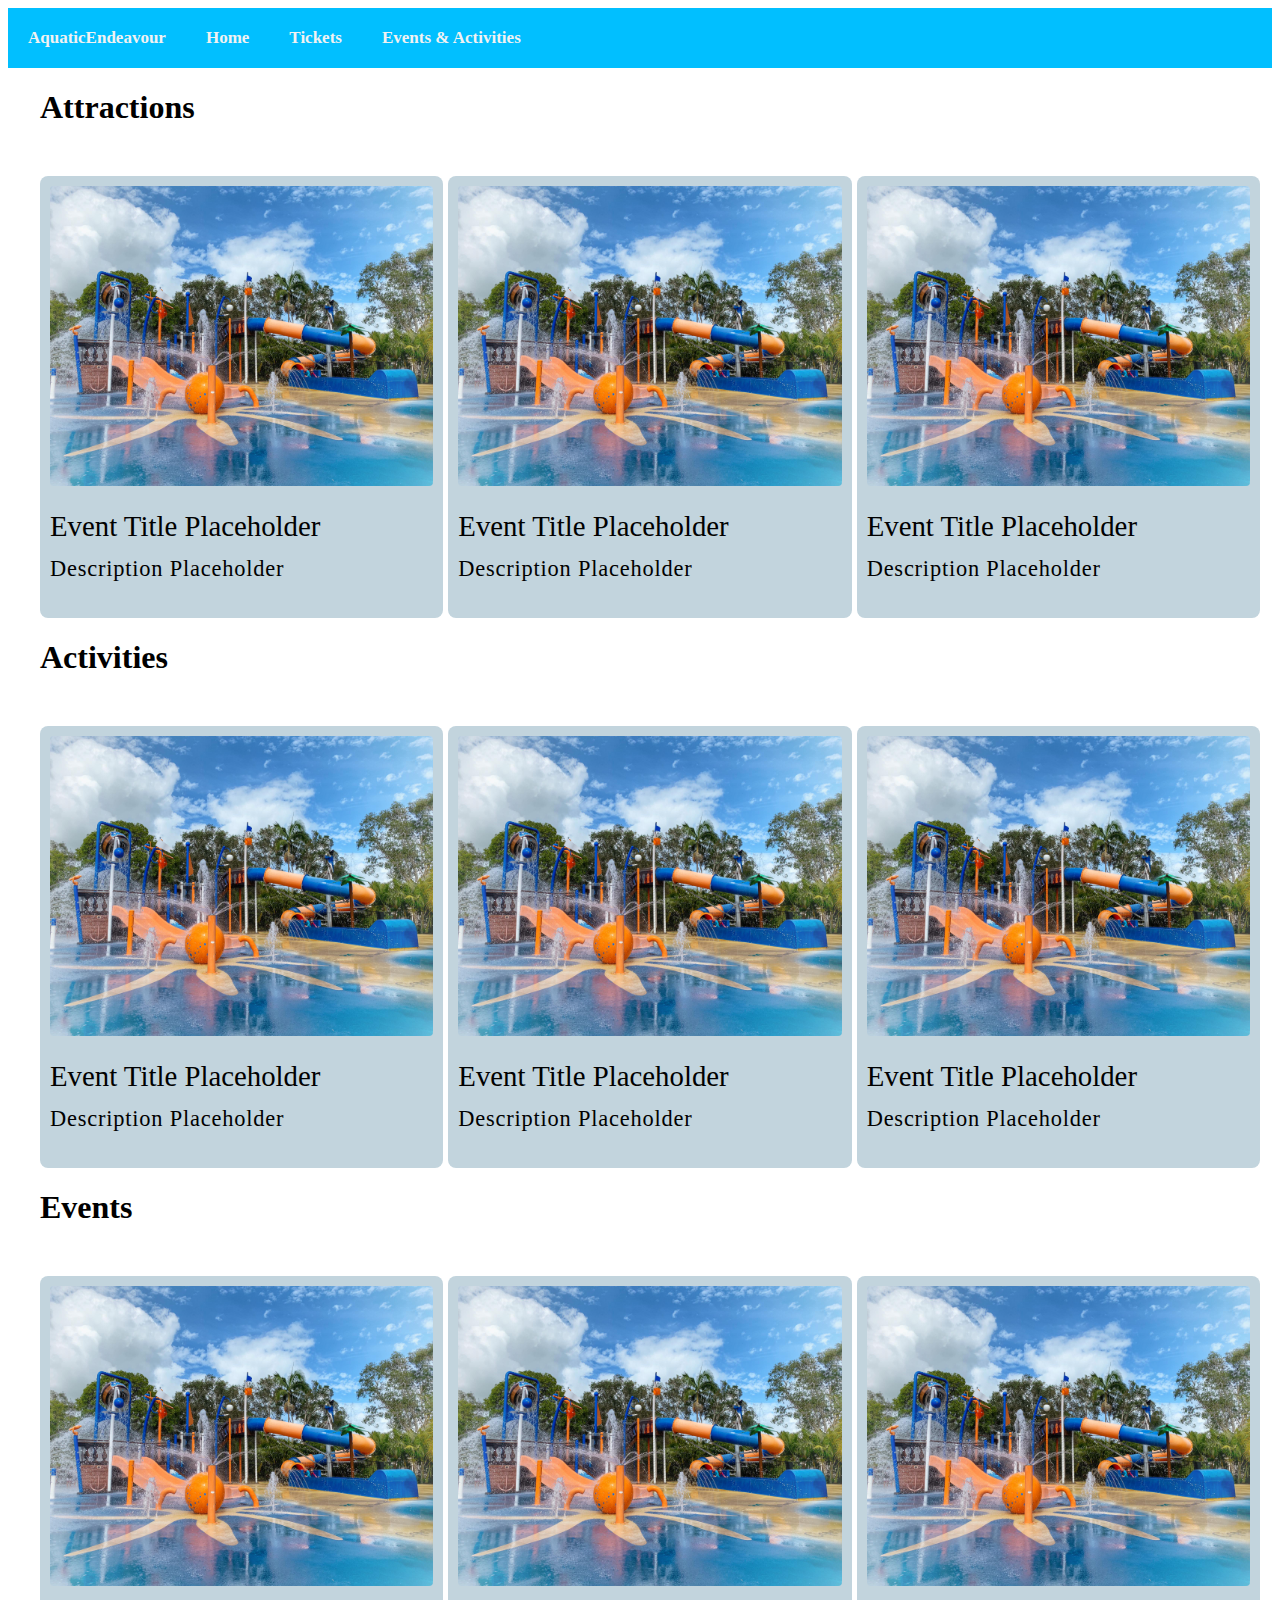
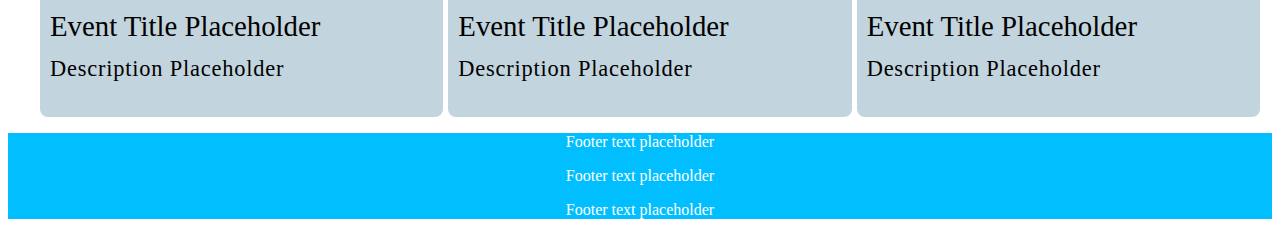
==== events.html @ 5d48b861 "REVERTED TO THE OLD VERSION" ====
<!DOCTYPE html>
<html lang="en">
    <head>
        <meta charset="UTF-8">
        <meta http-equiv="X-UA-Compatible" content="IE=edge">
        
        <!-- meta tag to make the page scalable -->
        <meta name="viewport" content="width=device-width, initial-scale=1.0">
        <title>AquaticEndeavour - Events</title>

         <!-- css stylesheet located at "styles/styles.css" -->
        <link rel="stylesheet" href="styles/styles.css">
        
    </head>

    <body>
        <div class="topnav">
            <a>AquaticEndeavour</a>
            <a href="./index.html">Home</a>
            <a href="./tickets.html">Tickets</a>
            <a class="active" href="./events.html">Events & Activities</a>
        </div>
        
        <div class="container">
            <!-- Attractions section starts here -->
            <h1>Attractions</h1>

            <div class="itemGrid">
                <div class="item">
                    <a href="./events.html">
                        <img src="img/byron-bay-discovery-park-01.jpg" alt="Image goes here">
                        <div class="flexContainer">
                            <h1 class="title">Event Title Placeholder</h1>
                        </div>
                        <p class="itemData">Description Placeholder</p>
                    </a>
                </div>

                <div class="item">
                    <a href="./events.html">
                        <img src="img/byron-bay-discovery-park-01.jpg" alt="Image goes here">
                        <div class="flexContainer">
                            <h1 class="title">Event Title Placeholder</h1>
                        </div>
                        <p class="itemData">Description Placeholder</p>
                    </a>
                </div>

                <div class="item">
                    <a href="./events.html">
                        <img src="img/byron-bay-discovery-park-01.jpg" alt="Image goes here">
                        <div class="flexContainer">
                            <h1 class="title">Event Title Placeholder</h1>
                        </div>
                        <p class="itemData">Description Placeholder</p>
                    </a>
                </div>

            </div>

            
            <!-- Activities section starts here -->
            <h1>Activities</h1>

            <div class="itemGrid">
                <div class="item">
                    <a href="./events.html">
                        <img src="img/byron-bay-discovery-park-01.jpg" alt="Image goes here">
                        <div class="flexContainer">
                            <h1 class="title">Event Title Placeholder</h1>
                        </div>
                        <p class="itemData">Description Placeholder</p>
                    </a>
                </div>

                <div class="item">
                    <a href="./events.html">
                        <img src="img/byron-bay-discovery-park-01.jpg" alt="Image goes here">
                        <div class="flexContainer">
                            <h1 class="title">Event Title Placeholder</h1>
                        </div>
                        <p class="itemData">Description Placeholder</p>
                    </a>
                </div>

                <div class="item">
                    <a href="./events.html">
                        <img src="img/byron-bay-discovery-park-01.jpg" alt="Image goes here">
                        <div class="flexContainer">
                            <h1 class="title">Event Title Placeholder</h1>
                        </div>
                        <p class="itemData">Description Placeholder</p>
                    </a>
                </div>

            </div>

            <!-- Events section starts here -->
            <h1>Events</h1>

            <div class="itemGrid">
                <div class="item">
                    <a href="./events.html">
                        <img src="img/byron-bay-discovery-park-01.jpg" alt="Image goes here">
                        <div class="flexContainer">
                            <h1 class="title">Event Title Placeholder</h1>
                        </div>
                        <p class="itemData">Description Placeholder</p>
                    </a>
                </div>

                <div class="item">
                    <a href="./events.html">
                        <img src="img/byron-bay-discovery-park-01.jpg" alt="Image goes here">
                        <div class="flexContainer">
                            <h1 class="title">Event Title Placeholder</h1>
                        </div>
                        <p class="itemData">Description Placeholder</p>
                    </a>
                </div>

                <div class="item">
                    <a href="./events.html">
                        <img src="img/byron-bay-discovery-park-01.jpg" alt="Image goes here">
                        <div class="flexContainer">
                            <h1 class="title">Event Title Placeholder</h1>
                        </div>
                        <p class="itemData">Description Placeholder</p>
                    </a>
                </div>

            </div>


        </div>

        <!--Footer goes here-->
        <footer>
            <p>Footer text placeholder</p>
            <p>Footer text placeholder</p>
            <p>Footer text placeholder</p>

            
        </footer>


    </body>
</html>
---- styles/styles.css ----
/* Add a black background color to the top navigation */
.topnav {
    font-weight: bold;
    background-color: #01BFFF;
    overflow: hidden;
    margin-bottom: 10px;
}

/* Style the links inside the navigation bar */
.topnav a {
    float: left;
    color: #f2f2f2;
    text-align: center;
    padding: 20px;;
    text-decoration: none;
    font-size: 17px;
}

/* Change the color of links on hover */
.topnav a:hover {
    background-color: #ddd;
    color: black;
}

/* Big banner in the home page */
.bigEventBanner{
    background-color: #c2d4dd;
    text-align: center;
    text-decoration: none;
    border-radius: 8px;
    font-size: 50px;
    padding: 50px;

    background-image: url("../img/byron-bay-discovery-park-01.jpg");
    background-size: cover;
    background-position: center;
}

/* Text in the big banner */
#bigBanner {
    text-decoration: none;
    color: #ddd;
}

.container{
    width: 100%;
    height: 100%;
    max-width: 1200px;
    margin: 0 auto;
}

.item{
    width: 100%;
    border-radius: 8px;
    background-color: #c2d4dd;
    padding: 10px;
    overflow: hidden;
    
}

.item a{
    text-decoration: none;
    color: rgb(1, 1, 1);
}

.item img{
    width: 100%;
    height: 300px;
    border-radius: 4px;
}

.item .flexContainer{
    display: flex;
    align-items: center;
    justify-content: space-between;
}

.item .title{
    color: rgb(1, 1, 1);
    margin: 20px 10px 0 0;
    font-size: 1.8rem;
    font-weight: 400;
}

.itemData{
    color: rgb(1, 1, 1);
    display: block;
    margin-top: 10px;
    font-size: 1.4rem;
    letter-spacing: 0.05rem;
    line-height: 2rem;
}

.itemGrid{
    margin-top: 50px;
    width: 100%;
    display: grid;
    grid-gap: 25px;
    grid-template: auto / repeat(auto-fit, minmax(300px, 1fr));
}

footer {
/*     text-align: center;
    padding: 3px;
    margin: 1% 0 0;
    background-color: #01BFFF;
    color: white; */


    
    left: 0;
    bottom: 0;
    width: 100%;
    background-color: #01BFFF;
    color: white;
    text-align: center;
}

article a{
    text-decoration: none;
    color: rgb(1, 1, 1);
    text-align: justify;
}




/* Make the website scalable and more responsive by resizing elements of the pages */
@media(max-width: 700px) {
    .topnav a {
        font-size: 67.5%;
    }

    .flexContainer h1{
        font-size: 50%;
    }

    article a, article p{
        font-size: 80%;
    }
}
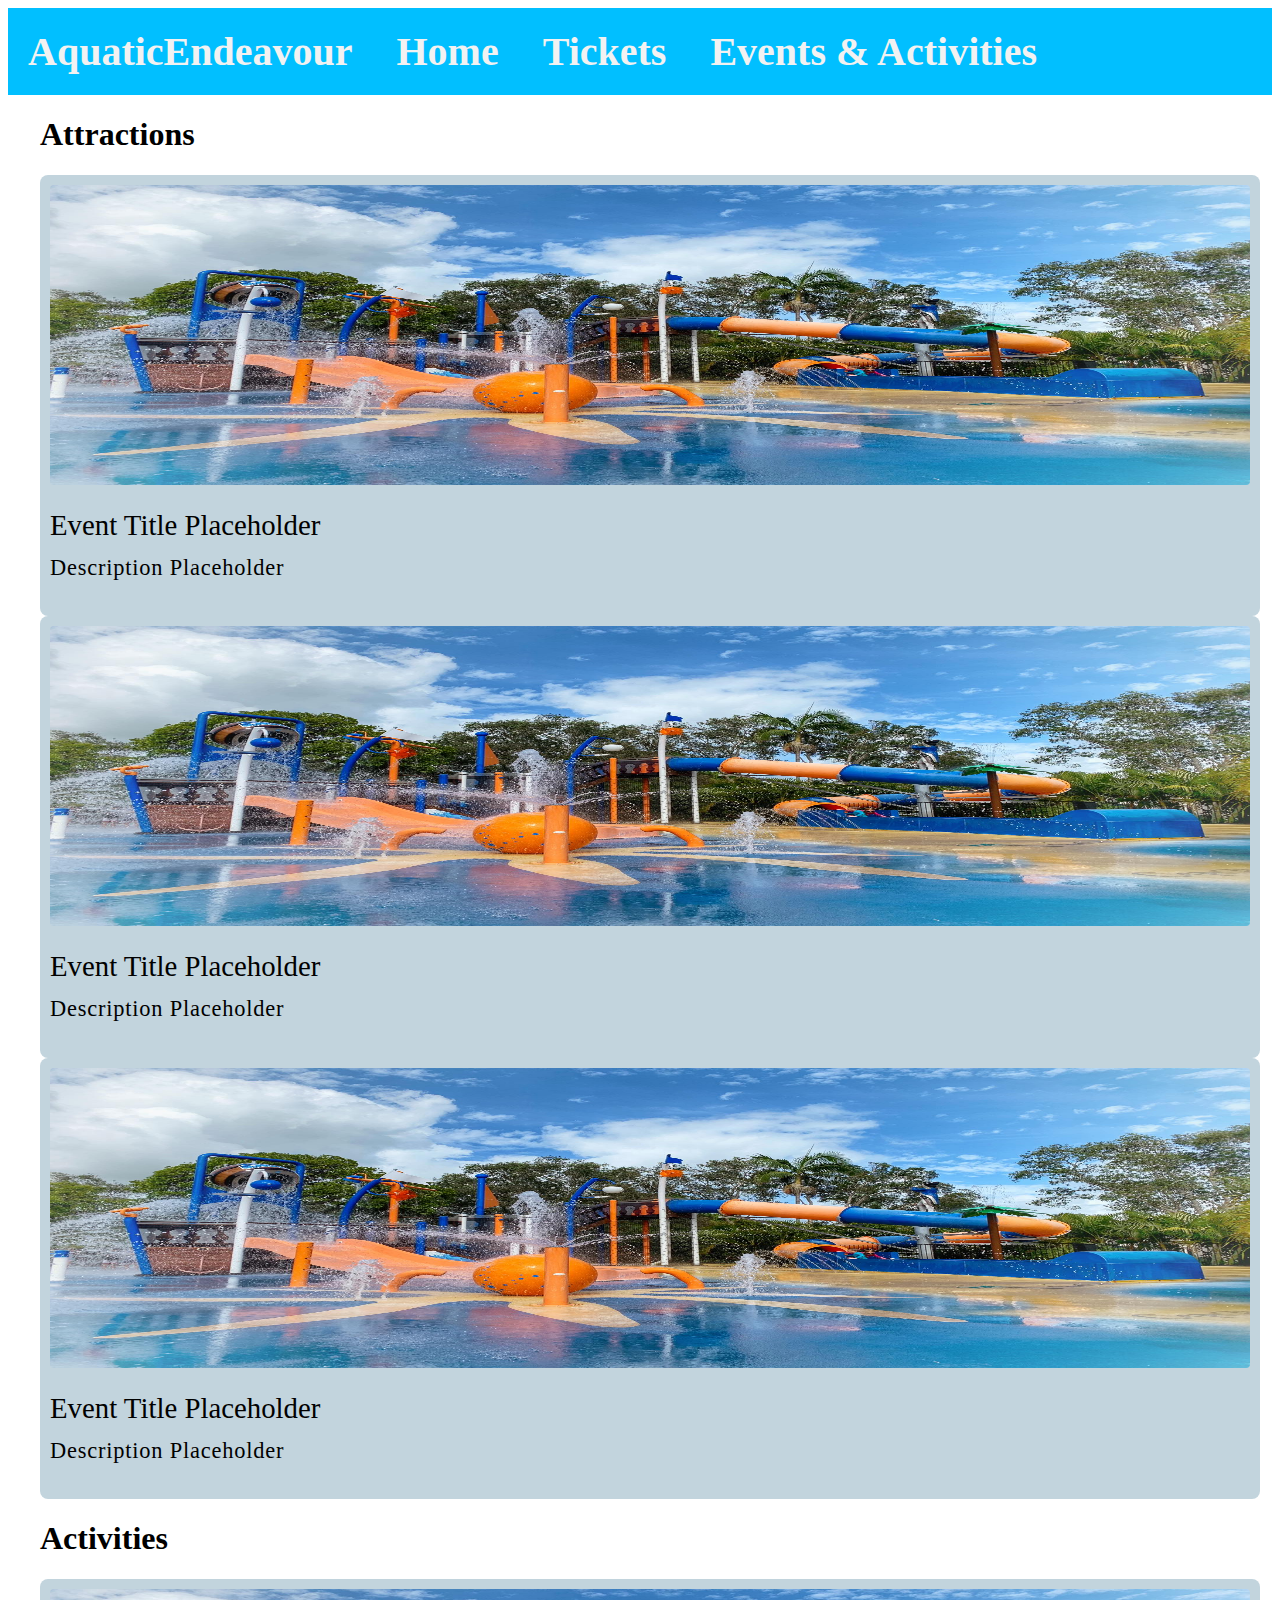
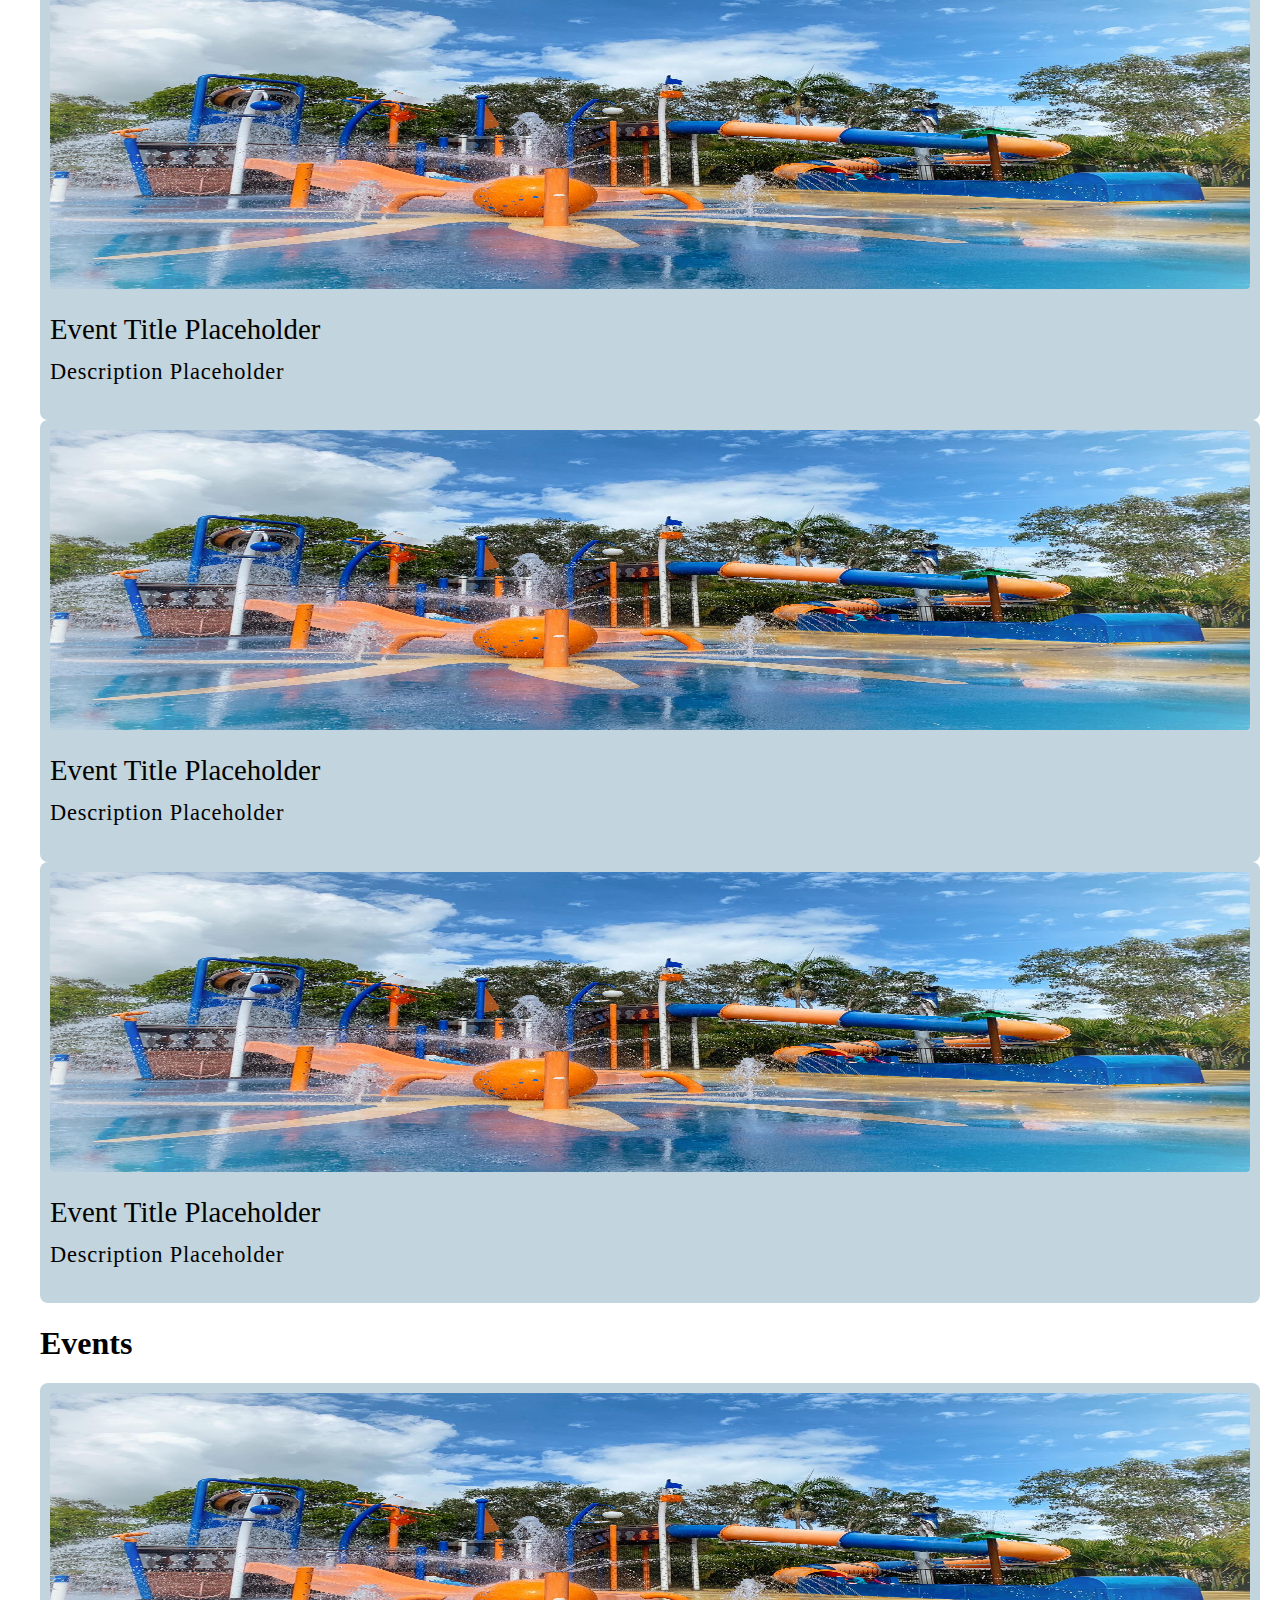
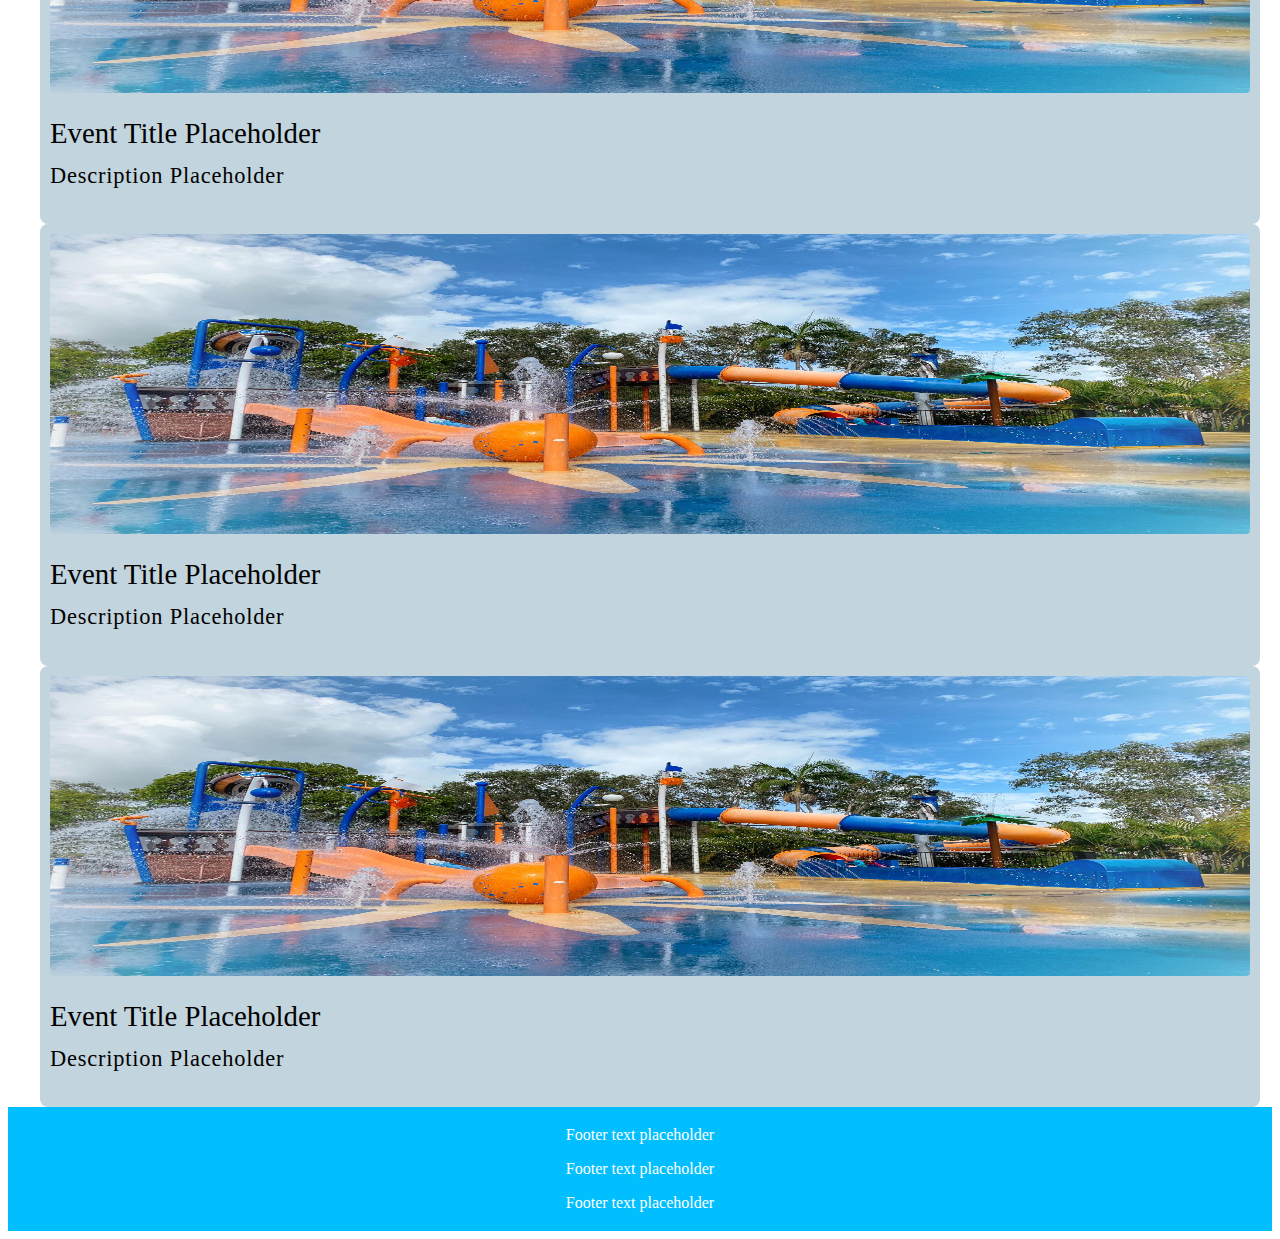
==== commit 0f7ad685: "Merge branch 'main' of https://github.com/NaufalGhifari/WebDev_Team39_AquaticEndeavour_website" ====
--- a/events.html
+++ b/events.html
@@ -132,6 +132,9 @@
             </div>
 
 
+            
+
+
         </div>
 
         <!--Footer goes here-->
--- a/styles/styles.css
+++ b/styles/styles.css
@@ -4,25 +4,29 @@
     background-color: #01BFFF;
     overflow: hidden;
     margin-bottom: 10px;
+
 }
 
 /* Style the links inside the navigation bar */
 .topnav a {
-    float: left;
     color: #f2f2f2;
     text-align: center;
     padding: 20px;;
     text-decoration: none;
-    font-size: 17px;
+    font-size: 40px;
+    display:inline-block;
 }
 
+.topnav li {
+    display:inline;
+}
 /* Change the color of links on hover */
 .topnav a:hover {
     background-color: #ddd;
     color: black;
 }
 
-/* Big banner in the home page */
+
 .bigEventBanner{
     background-color: #c2d4dd;
     text-align: center;
@@ -36,11 +40,13 @@
     background-position: center;
 }
 
-/* Text in the big banner */
+
 #bigBanner {
     text-decoration: none;
     color: #ddd;
 }
+
+
 
 .container{
     width: 100%;
@@ -91,7 +97,7 @@
     line-height: 2rem;
 }
 
-.itemGrid{
+.eventGrid{
     margin-top: 50px;
     width: 100%;
     display: grid;
@@ -100,20 +106,10 @@
 }
 
 footer {
-/*     text-align: center;
+    text-align: center;
     padding: 3px;
-    margin: 1% 0 0;
-    background-color: #01BFFF;
-    color: white; */
-
-
-    
-    left: 0;
-    bottom: 0;
-    width: 100%;
     background-color: #01BFFF;
     color: white;
-    text-align: center;
 }
 
 article a{
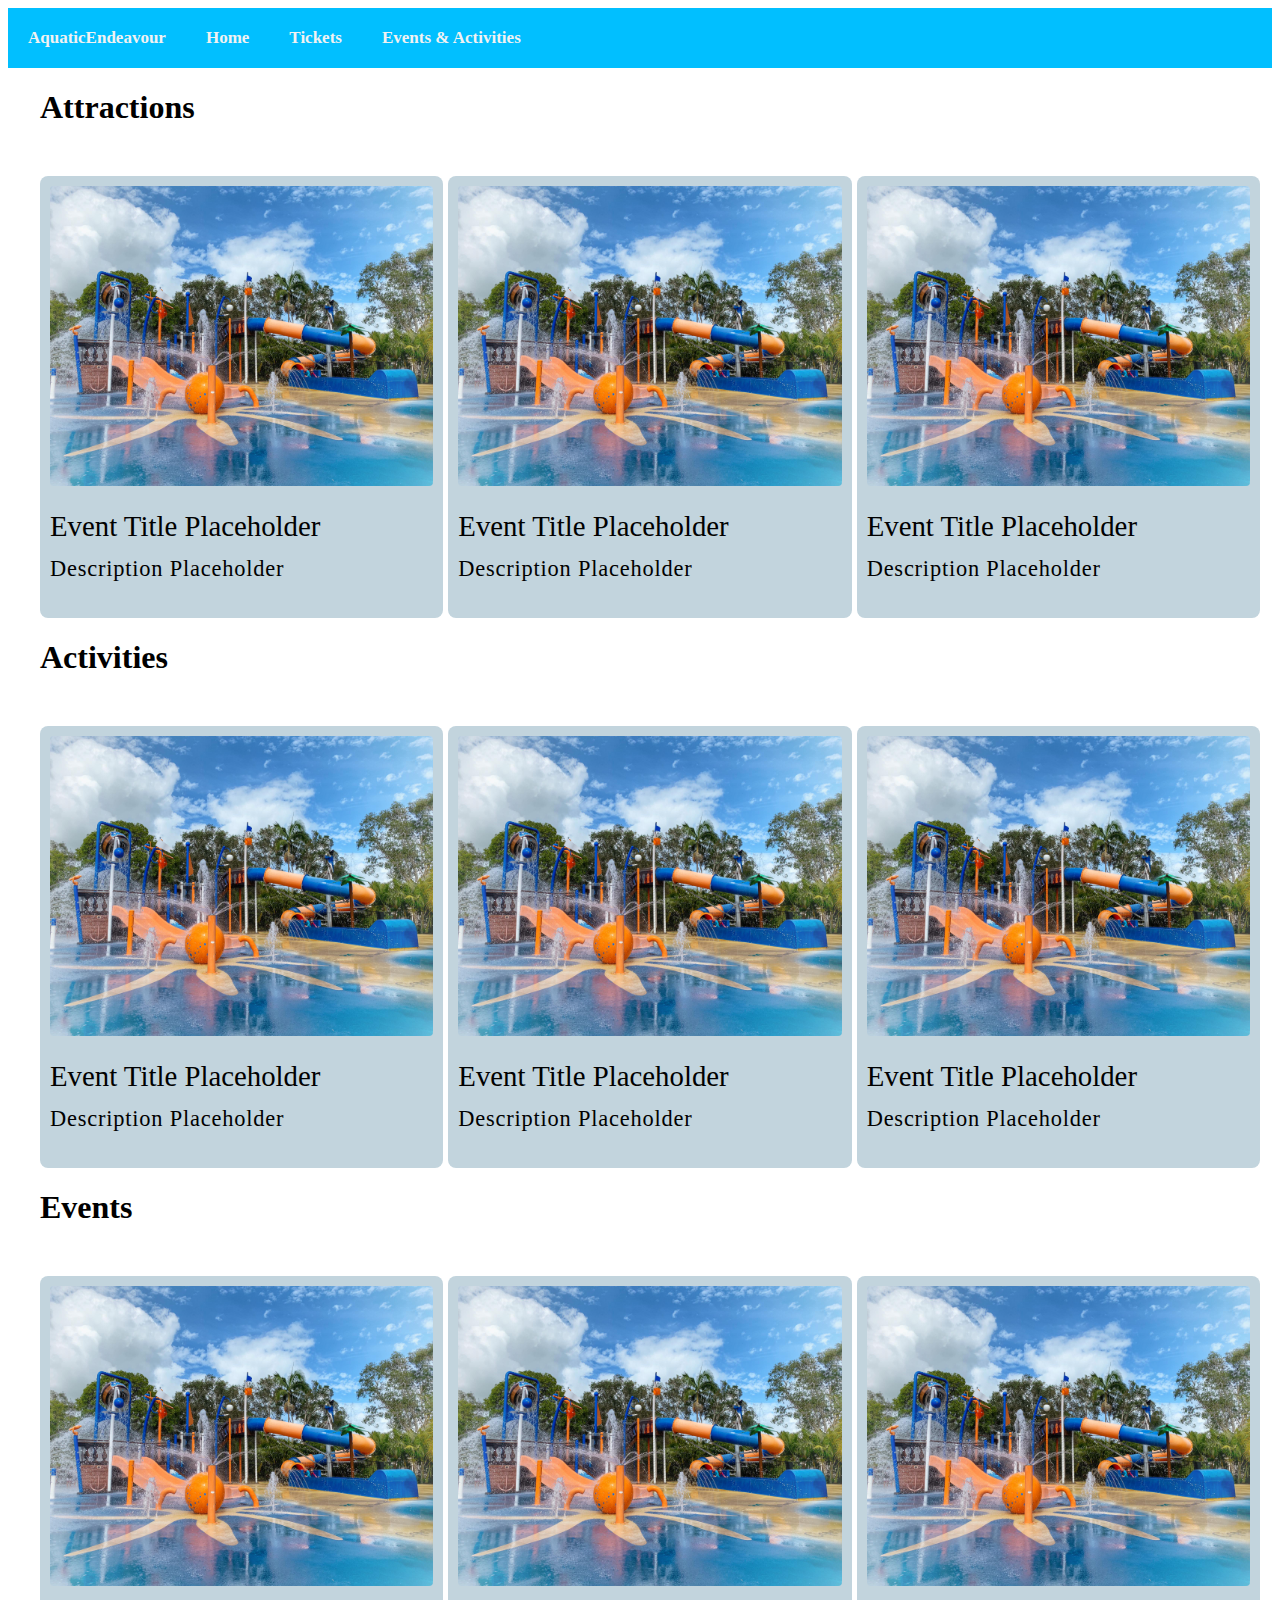
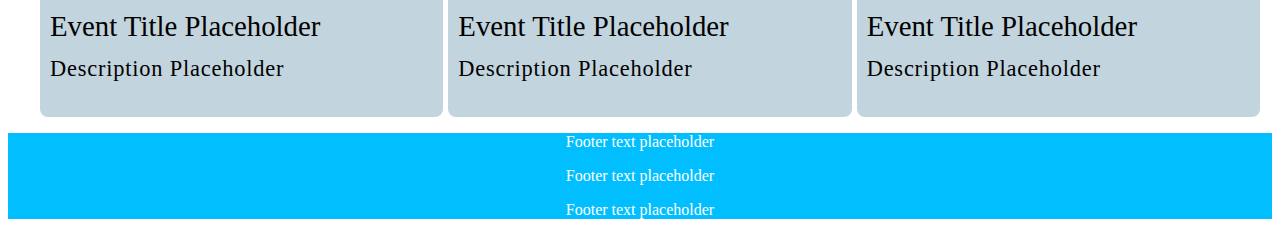
==== commit fd02b3b0: "REVERTED AGAIN" ====
--- a/events.html
+++ b/events.html
@@ -132,9 +132,6 @@
             </div>
 
 
-            
-
-
         </div>
 
         <!--Footer goes here-->
--- a/styles/styles.css
+++ b/styles/styles.css
@@ -4,29 +4,25 @@
     background-color: #01BFFF;
     overflow: hidden;
     margin-bottom: 10px;
-
 }
 
 /* Style the links inside the navigation bar */
 .topnav a {
+    float: left;
     color: #f2f2f2;
     text-align: center;
     padding: 20px;;
     text-decoration: none;
-    font-size: 40px;
-    display:inline-block;
+    font-size: 17px;
 }
 
-.topnav li {
-    display:inline;
-}
 /* Change the color of links on hover */
 .topnav a:hover {
     background-color: #ddd;
     color: black;
 }
 
-
+/* Big banner in the home page */
 .bigEventBanner{
     background-color: #c2d4dd;
     text-align: center;
@@ -40,13 +36,11 @@
     background-position: center;
 }
 
-
+/* Text in the big banner */
 #bigBanner {
     text-decoration: none;
     color: #ddd;
 }
-
-
 
 .container{
     width: 100%;
@@ -97,7 +91,7 @@
     line-height: 2rem;
 }
 
-.eventGrid{
+.itemGrid{
     margin-top: 50px;
     width: 100%;
     display: grid;
@@ -106,10 +100,20 @@
 }
 
 footer {
-    text-align: center;
+/*     text-align: center;
     padding: 3px;
+    margin: 1% 0 0;
+    background-color: #01BFFF;
+    color: white; */
+
+
+    
+    left: 0;
+    bottom: 0;
+    width: 100%;
     background-color: #01BFFF;
     color: white;
+    text-align: center;
 }
 
 article a{
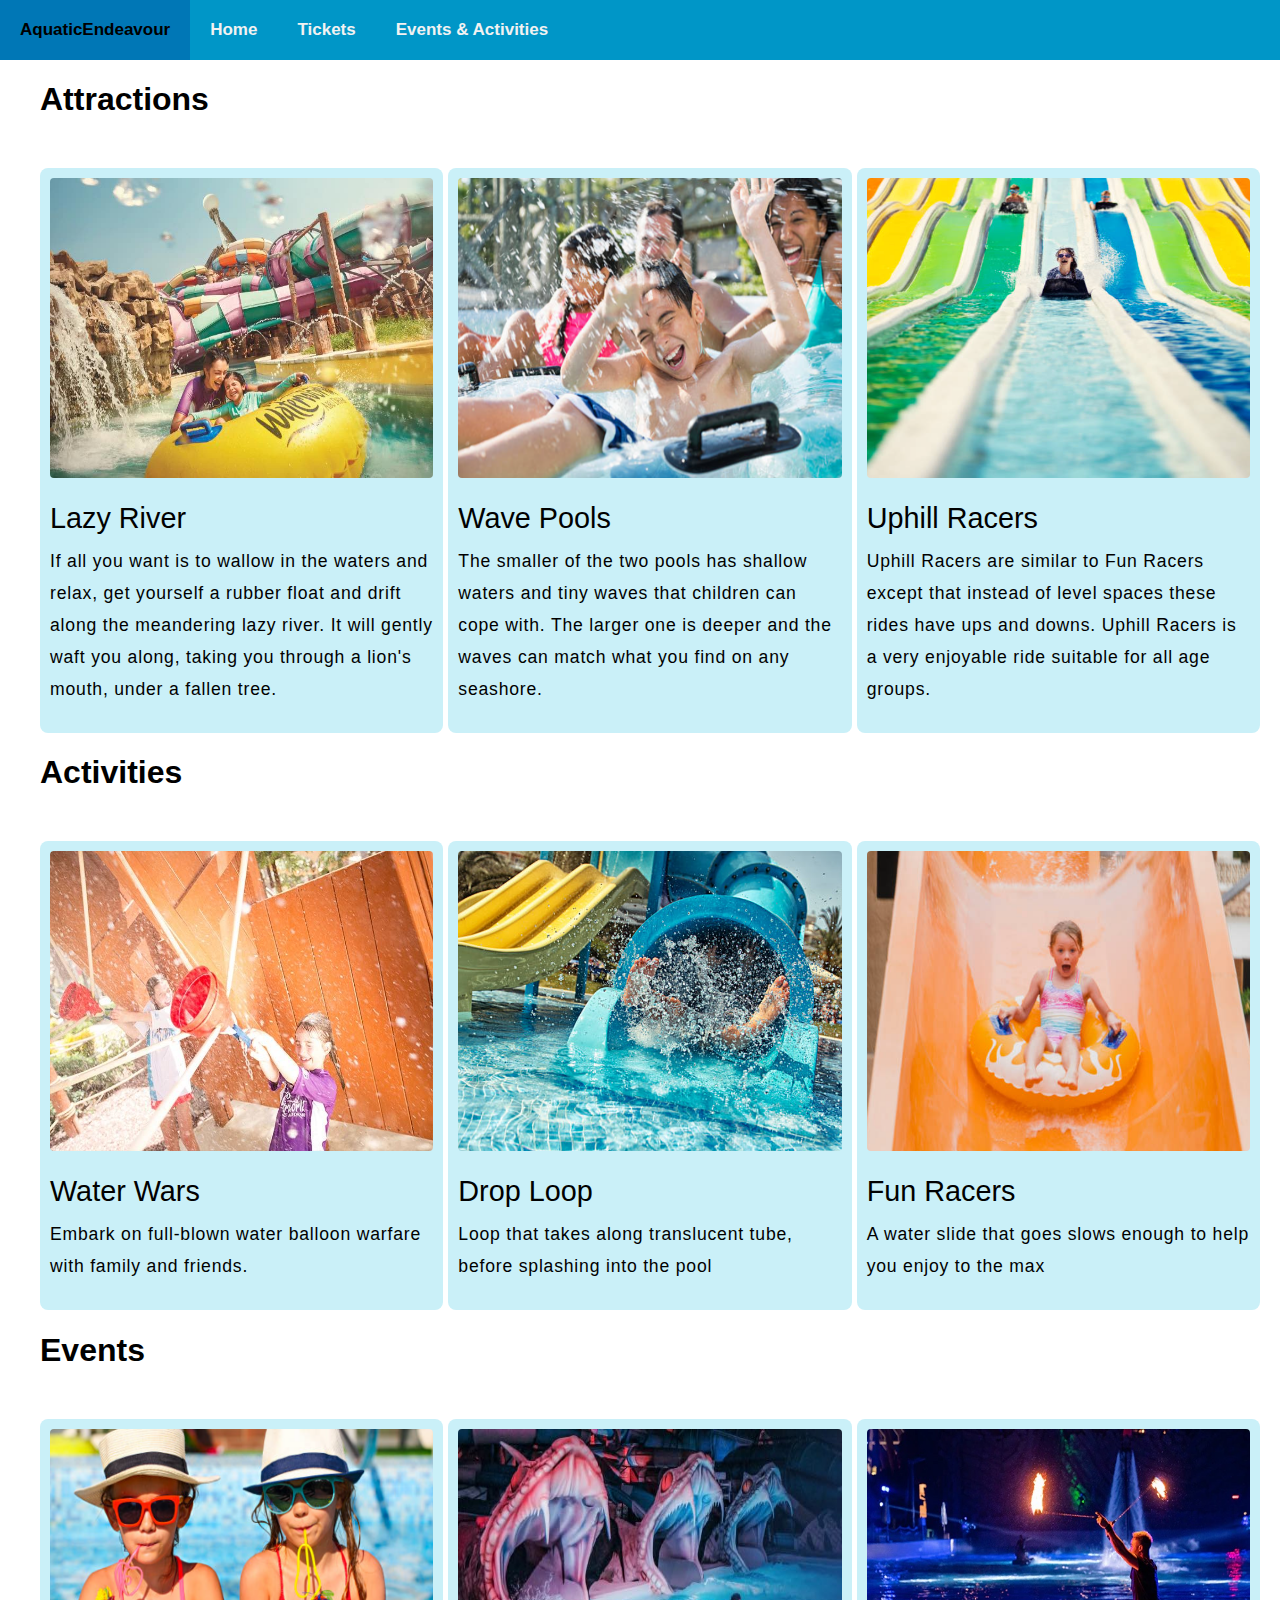
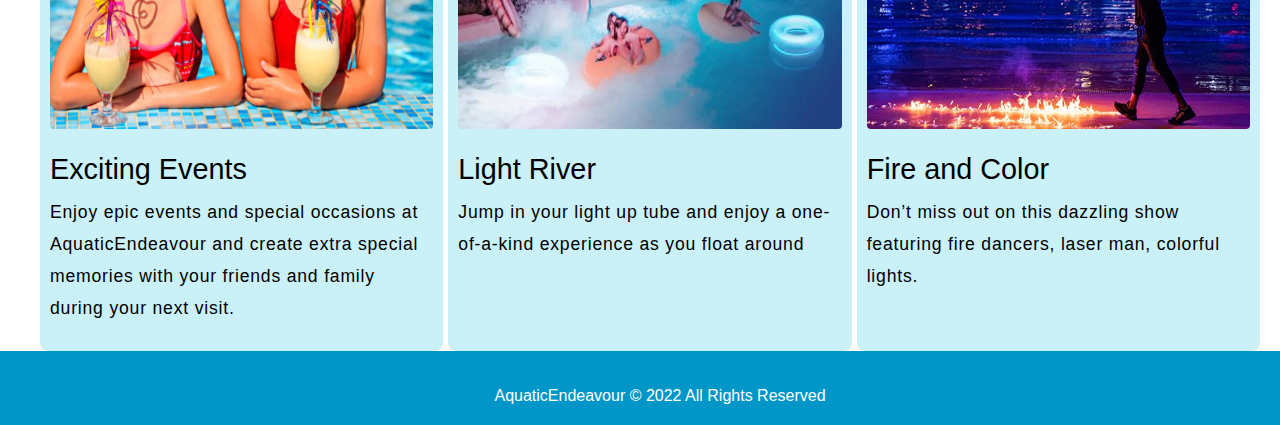
==== commit afc7df72: "Updated images and contents" ====
--- a/events.html
+++ b/events.html
@@ -1,148 +1,163 @@
 <!DOCTYPE html>
 <html lang="en">
-    <head>
-        <meta charset="UTF-8">
-        <meta http-equiv="X-UA-Compatible" content="IE=edge">
-        
-        <!-- meta tag to make the page scalable -->
-        <meta name="viewport" content="width=device-width, initial-scale=1.0">
-        <title>AquaticEndeavour - Events</title>
 
-         <!-- css stylesheet located at "styles/styles.css" -->
-        <link rel="stylesheet" href="styles/styles.css">
-        
-    </head>
+<head>
+    <meta charset="UTF-8">
+    <meta http-equiv="X-UA-Compatible" content="IE=edge">
 
-    <body>
-        <div class="topnav">
-            <a>AquaticEndeavour</a>
-            <a href="./index.html">Home</a>
-            <a href="./tickets.html">Tickets</a>
-            <a class="active" href="./events.html">Events & Activities</a>
-        </div>
-        
-        <div class="container">
-            <!-- Attractions section starts here -->
-            <h1>Attractions</h1>
+    <!-- meta tag to make the page scalable -->
+    <meta name="viewport" content="width=device-width, initial-scale=1.0">
+    <title>AquaticEndeavour - Events</title>
 
-            <div class="itemGrid">
-                <div class="item">
-                    <a href="./events.html">
-                        <img src="img/byron-bay-discovery-park-01.jpg" alt="Image goes here">
-                        <div class="flexContainer">
-                            <h1 class="title">Event Title Placeholder</h1>
-                        </div>
-                        <p class="itemData">Description Placeholder</p>
-                    </a>
-                </div>
+    <!-- css stylesheet located at "styles/styles.css" -->
+    <link rel="stylesheet" href="styles/styles.css">
 
-                <div class="item">
-                    <a href="./events.html">
-                        <img src="img/byron-bay-discovery-park-01.jpg" alt="Image goes here">
-                        <div class="flexContainer">
-                            <h1 class="title">Event Title Placeholder</h1>
-                        </div>
-                        <p class="itemData">Description Placeholder</p>
-                    </a>
-                </div>
+</head>
 
-                <div class="item">
-                    <a href="./events.html">
-                        <img src="img/byron-bay-discovery-park-01.jpg" alt="Image goes here">
-                        <div class="flexContainer">
-                            <h1 class="title">Event Title Placeholder</h1>
-                        </div>
-                        <p class="itemData">Description Placeholder</p>
-                    </a>
-                </div>
+<body>
+    <div class="topnav">
+        <a>AquaticEndeavour</a>
+        <a href="./index.html">Home</a>
+        <a href="./tickets.html">Tickets</a>
+        <a class="active" href="./events.html">Events & Activities</a>
+    </div>
 
+    <div class="container">
+        <!-- Attractions section starts here -->
+        <h1>Attractions</h1>
+
+        <div class="itemGrid">
+            <div class="item">
+                <a href="./events.html">
+                    <img src="images/lazy-river.jpg" alt="Lazy River">
+                    <div class="flexContainer">
+                        <h1 class="title">Lazy River</h1>
+                    </div>
+                    <p class="itemData">
+                        If all you want is to wallow in the waters and relax, get yourself a rubber float and drift
+                        along the meandering lazy river. It will gently waft you along, taking you through a lion's
+                        mouth, under a fallen tree.
+                    </p>
+                </a>
             </div>
 
-            
-            <!-- Activities section starts here -->
-            <h1>Activities</h1>
-
-            <div class="itemGrid">
-                <div class="item">
-                    <a href="./events.html">
-                        <img src="img/byron-bay-discovery-park-01.jpg" alt="Image goes here">
-                        <div class="flexContainer">
-                            <h1 class="title">Event Title Placeholder</h1>
-                        </div>
-                        <p class="itemData">Description Placeholder</p>
-                    </a>
-                </div>
-
-                <div class="item">
-                    <a href="./events.html">
-                        <img src="img/byron-bay-discovery-park-01.jpg" alt="Image goes here">
-                        <div class="flexContainer">
-                            <h1 class="title">Event Title Placeholder</h1>
-                        </div>
-                        <p class="itemData">Description Placeholder</p>
-                    </a>
-                </div>
-
-                <div class="item">
-                    <a href="./events.html">
-                        <img src="img/byron-bay-discovery-park-01.jpg" alt="Image goes here">
-                        <div class="flexContainer">
-                            <h1 class="title">Event Title Placeholder</h1>
-                        </div>
-                        <p class="itemData">Description Placeholder</p>
-                    </a>
-                </div>
-
+            <div class="item">
+                <a href="./events.html">
+                    <img src="images/wave-pools.png" alt="Wave Pools">
+                    <div class="flexContainer">
+                        <h1 class="title">Wave Pools</h1>
+                    </div>
+                    <p class="itemData">The smaller of the two pools has shallow waters and tiny waves that children can
+                        cope with. The larger one is deeper and the waves can match what you find on any seashore.
+                    </p>
+                </a>
             </div>
 
-            <!-- Events section starts here -->
-            <h1>Events</h1>
-
-            <div class="itemGrid">
-                <div class="item">
-                    <a href="./events.html">
-                        <img src="img/byron-bay-discovery-park-01.jpg" alt="Image goes here">
-                        <div class="flexContainer">
-                            <h1 class="title">Event Title Placeholder</h1>
-                        </div>
-                        <p class="itemData">Description Placeholder</p>
-                    </a>
-                </div>
-
-                <div class="item">
-                    <a href="./events.html">
-                        <img src="img/byron-bay-discovery-park-01.jpg" alt="Image goes here">
-                        <div class="flexContainer">
-                            <h1 class="title">Event Title Placeholder</h1>
-                        </div>
-                        <p class="itemData">Description Placeholder</p>
-                    </a>
-                </div>
-
-                <div class="item">
-                    <a href="./events.html">
-                        <img src="img/byron-bay-discovery-park-01.jpg" alt="Image goes here">
-                        <div class="flexContainer">
-                            <h1 class="title">Event Title Placeholder</h1>
-                        </div>
-                        <p class="itemData">Description Placeholder</p>
-                    </a>
-                </div>
-
+            <div class="item">
+                <a href="./events.html">
+                    <img src="images/uphill-racers.png" alt="Uphill Racers">
+                    <div class="flexContainer">
+                        <h1 class="title">Uphill Racers</h1>
+                    </div>
+                    <p class="itemData">Uphill Racers are similar to Fun Racers except that instead of level spaces
+                        these rides have ups and downs. Uphill Racers is a very enjoyable ride suitable for all age
+                        groups.
+                    </p>
+                </a>
             </div>
-
 
         </div>
 
-        <!--Footer goes here-->
-        <footer>
-            <p>Footer text placeholder</p>
-            <p>Footer text placeholder</p>
-            <p>Footer text placeholder</p>
 
-            
-        </footer>
+        <!-- Activities section starts here -->
+        <h1>Activities</h1>
+
+        <div class="itemGrid">
+            <div class="item">
+                <a href="./events.html">
+                    <img src="images/waterwars.jpg" alt="Image goes here">
+                    <div class="flexContainer">
+                        <h1 class="title">Water Wars</h1>
+                    </div>
+                    <p class="itemData">Embark on full-blown water balloon warfare with family and friends.</p>
+                </a>
+            </div>
+
+            <div class="item">
+                <a href="./events.html">
+                    <img src="images/drop-loop.png" alt="Image goes here">
+                    <div class="flexContainer">
+                        <h1 class="title">Drop Loop</h1>
+                    </div>
+                    <p class="itemData">Loop that takes along translucent tube, before splashing into the pool</p>
+                </a>
+            </div>
+
+            <div class="item">
+                <a href="./events.html">
+                    <img src="images/fun-racers.png" alt="Image goes here">
+                    <div class="flexContainer">
+                        <h1 class="title">Fun Racers</h1>
+                    </div>
+                    <p class="itemData">A water slide that goes slows enough to help you enjoy to the max</p>
+                </a>
+            </div>
+
+        </div>
+
+        <!-- Events section starts here -->
+        <h1>Events</h1>
+
+        <div class="itemGrid">
+            <div class="item">
+                <a href="./events.html">
+                    <img src="images/exciting-events.png" alt="Image goes here">
+                    <div class="flexContainer">
+                        <h1 class="title">Exciting Events </h1>
+                    </div>
+                    <p class="itemData">
+                        Enjoy epic events and special occasions at AquaticEndeavour and create extra special memories
+                        with
+                        your friends and family during your next visit.
+                    </p>
+                </a>
+            </div>
+
+            <div class="item">
+                <a href="./events.html">
+                    <img src="images/neon-nights.jpg" alt="Image goes here">
+                    <div class="flexContainer">
+                        <h1 class="title">Light River</h1>
+                    </div>
+                    <p class="itemData">Jump in your light up tube and enjoy a one-of-a-kind experience as you float
+                        around</p>
+                </a>
+            </div>
+
+            <div class="item">
+                <a href="./events.html">
+                    <img src="images/color-and-light.jpg" alt="Image goes here">
+                    <div class="flexContainer">
+                        <h1 class="title">Fire and Color</h1>
+                    </div>
+                    <p class="itemData">
+                        Don’t miss out on this dazzling show featuring fire dancers, laser man, colorful lights.
+                    </p>
+                </a>
+            </div>
+
+        </div>
 
 
-    </body>
+    </div>
+
+    <!--Footer goes here-->
+    <footer>
+        <p>
+            AquaticEndeavour © 2022 All Rights Reserved
+        </p>
+    </footer>
+
+</body>
+
 </html>--- a/styles/styles.css
+++ b/styles/styles.css
@@ -1,7 +1,17 @@
+html,
+body {
+    margin: 0;
+    padding: 0;
+    font-family: Arial, Helvetica, sans-serif;
+
+    /* Fix height to stick footer */
+    min-height: 100vh;
+}
+
 /* Add a black background color to the top navigation */
 .topnav {
     font-weight: bold;
-    background-color: #01BFFF;
+    background-color: #0096c7;
     overflow: hidden;
     margin-bottom: 10px;
 }
@@ -11,19 +21,20 @@
     float: left;
     color: #f2f2f2;
     text-align: center;
-    padding: 20px;;
+    padding: 20px;
+    ;
     text-decoration: none;
     font-size: 17px;
 }
 
 /* Change the color of links on hover */
 .topnav a:hover {
-    background-color: #ddd;
+    background-color: #0077b6;
     color: black;
 }
 
 /* Big banner in the home page */
-.bigEventBanner{
+.bigEventBanner {
     background-color: #c2d4dd;
     text-align: center;
     text-decoration: none;
@@ -31,7 +42,7 @@
     font-size: 50px;
     padding: 50px;
 
-    background-image: url("../img/byron-bay-discovery-park-01.jpg");
+    background-image: url("../images/byron-bay-discovery-park-01.jpg");
     background-size: cover;
     background-position: center;
 }
@@ -42,56 +53,55 @@
     color: #ddd;
 }
 
-.container{
+.container {
     width: 100%;
     height: 100%;
     max-width: 1200px;
     margin: 0 auto;
 }
 
-.item{
+.item {
     width: 100%;
     border-radius: 8px;
-    background-color: #c2d4dd;
+    background-color: #caf0f8;
     padding: 10px;
     overflow: hidden;
-    
 }
 
-.item a{
+.item a {
     text-decoration: none;
     color: rgb(1, 1, 1);
 }
 
-.item img{
+.item img {
     width: 100%;
     height: 300px;
     border-radius: 4px;
 }
 
-.item .flexContainer{
+.item .flexContainer {
     display: flex;
     align-items: center;
     justify-content: space-between;
 }
 
-.item .title{
+.item .title {
     color: rgb(1, 1, 1);
     margin: 20px 10px 0 0;
     font-size: 1.8rem;
     font-weight: 400;
 }
 
-.itemData{
+.itemData {
     color: rgb(1, 1, 1);
     display: block;
     margin-top: 10px;
-    font-size: 1.4rem;
+    font-size: 1.1rem;
     letter-spacing: 0.05rem;
     line-height: 2rem;
 }
 
-.itemGrid{
+.itemGrid {
     margin-top: 50px;
     width: 100%;
     display: grid;
@@ -99,24 +109,51 @@
     grid-template: auto / repeat(auto-fit, minmax(300px, 1fr));
 }
 
-footer {
-/*     text-align: center;
-    padding: 3px;
-    margin: 1% 0 0;
-    background-color: #01BFFF;
-    color: white; */
+.itemGrid li {
+    padding: 2px;
+}
+
+.buy-container {
+    display: flex;
+    justify-content: center;
+}
+
+.buy-now {
+    background: #023e8a;
+    color: #ffffff;
+    font-size: 20px;
+    padding: 10px 20px 10px 20px;
+    text-decoration: none;
+    border: 0;
+}
+
+.buy-now:hover {
+    background: #0077b6;
+    color: #ffffff;
+    text-decoration: none;
+    border: 0;
+}
 
 
-    
+footer {
     left: 0;
     bottom: 0;
     width: 100%;
-    background-color: #01BFFF;
+    background-color: #0096c7;
     color: white;
     text-align: center;
+    padding: 20px;
+
+    /* Stick footer to bottom of content */
+    position: sticky;
+    top: 100vh;
 }
 
-article a{
+footer p {
+    margin-bottom: 0;
+}
+
+article a {
     text-decoration: none;
     color: rgb(1, 1, 1);
     text-align: justify;
@@ -131,11 +168,12 @@
         font-size: 67.5%;
     }
 
-    .flexContainer h1{
+    .flexContainer h1 {
         font-size: 50%;
     }
 
-    article a, article p{
+    article a,
+    article p {
         font-size: 80%;
     }
 }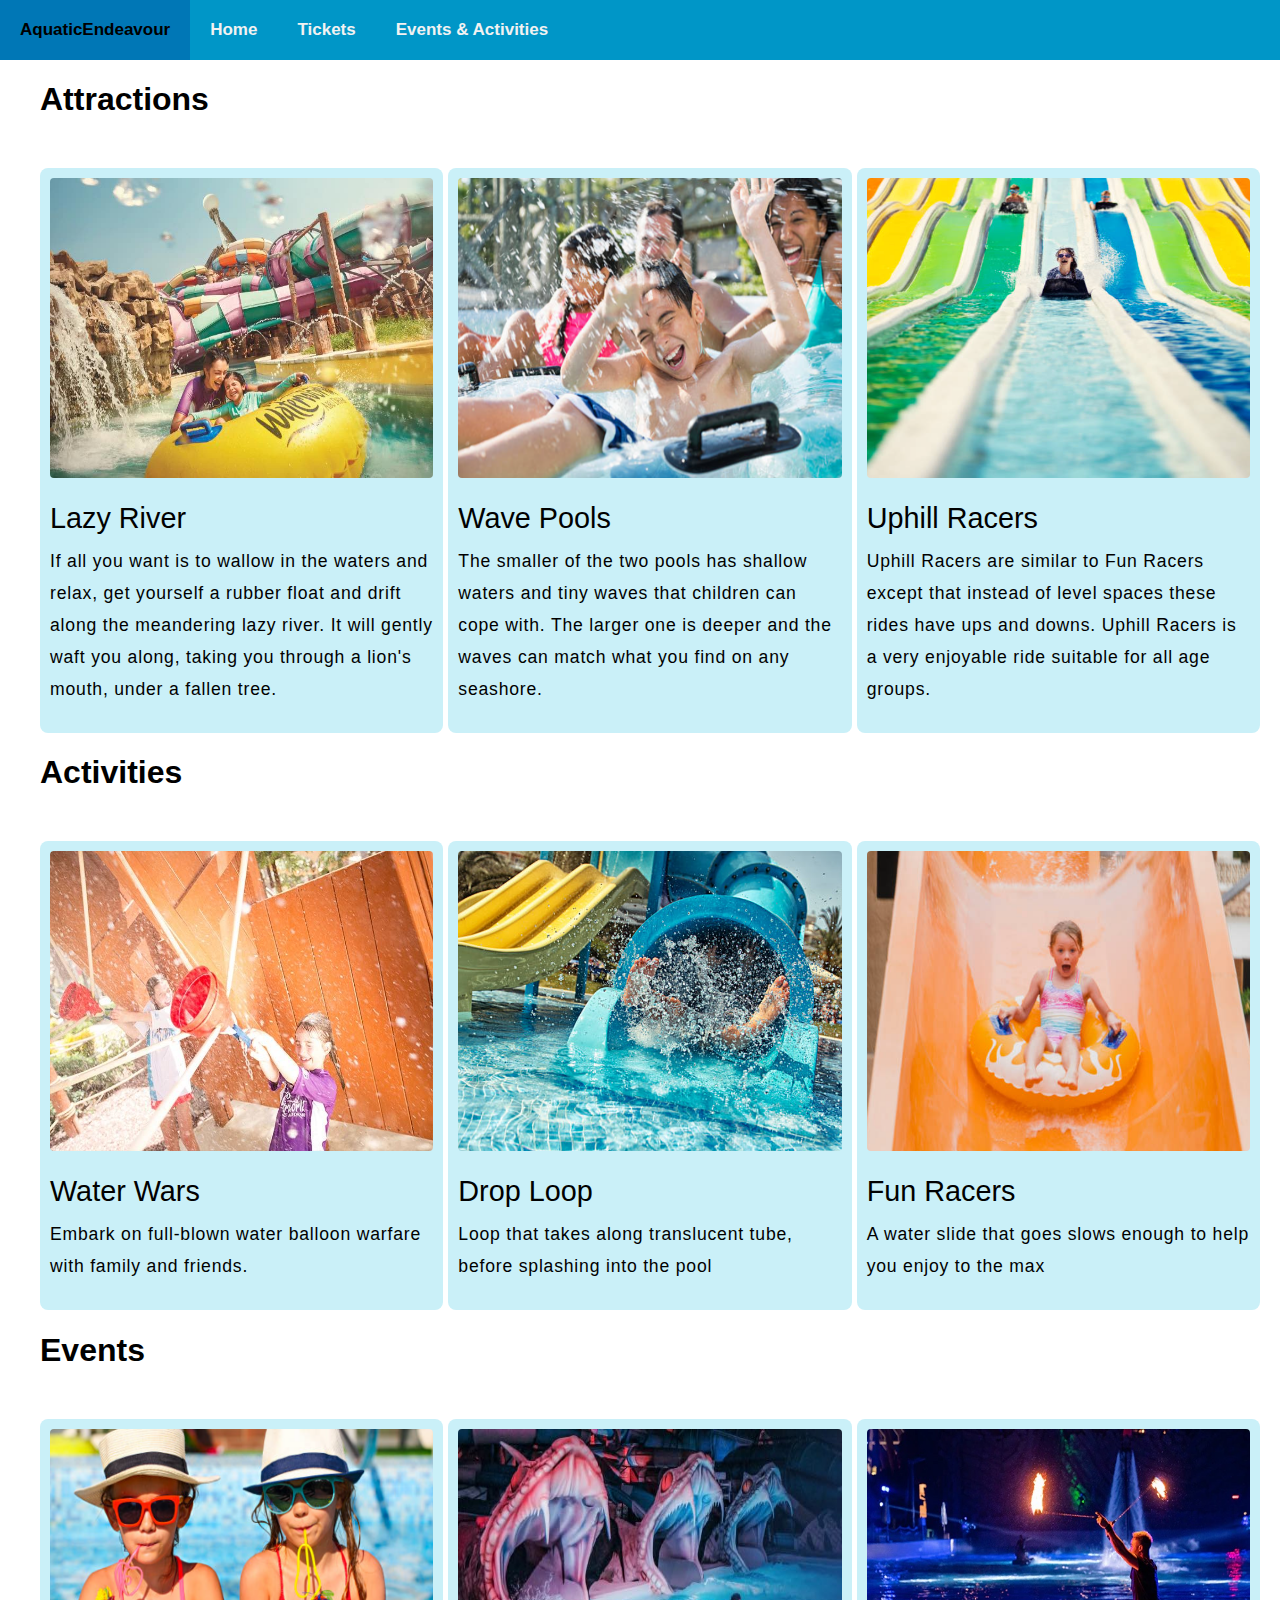
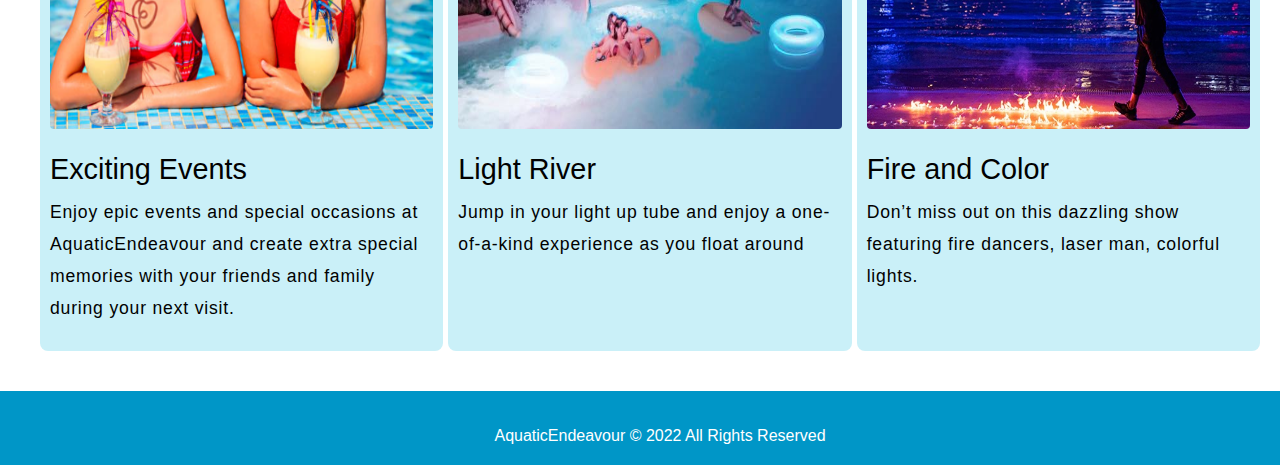
==== commit df44f80b: "Fixed no space from items to bottom footer" ====
--- a/events.html
+++ b/events.html
@@ -22,7 +22,7 @@
         <a class="active" href="./events.html">Events & Activities</a>
     </div>
 
-    <div class="container">
+    <div class="container events">
         <!-- Attractions section starts here -->
         <h1>Attractions</h1>
 
--- a/styles/styles.css
+++ b/styles/styles.css
@@ -58,6 +58,16 @@
     height: 100%;
     max-width: 1200px;
     margin: 0 auto;
+}
+
+/* bottom marging for tickets page */
+.container.tickets {
+    margin-bottom: 40px;
+}
+
+/* bottom marging for events page */
+.container.events {
+    margin-bottom: 40px;
 }
 
 .item {
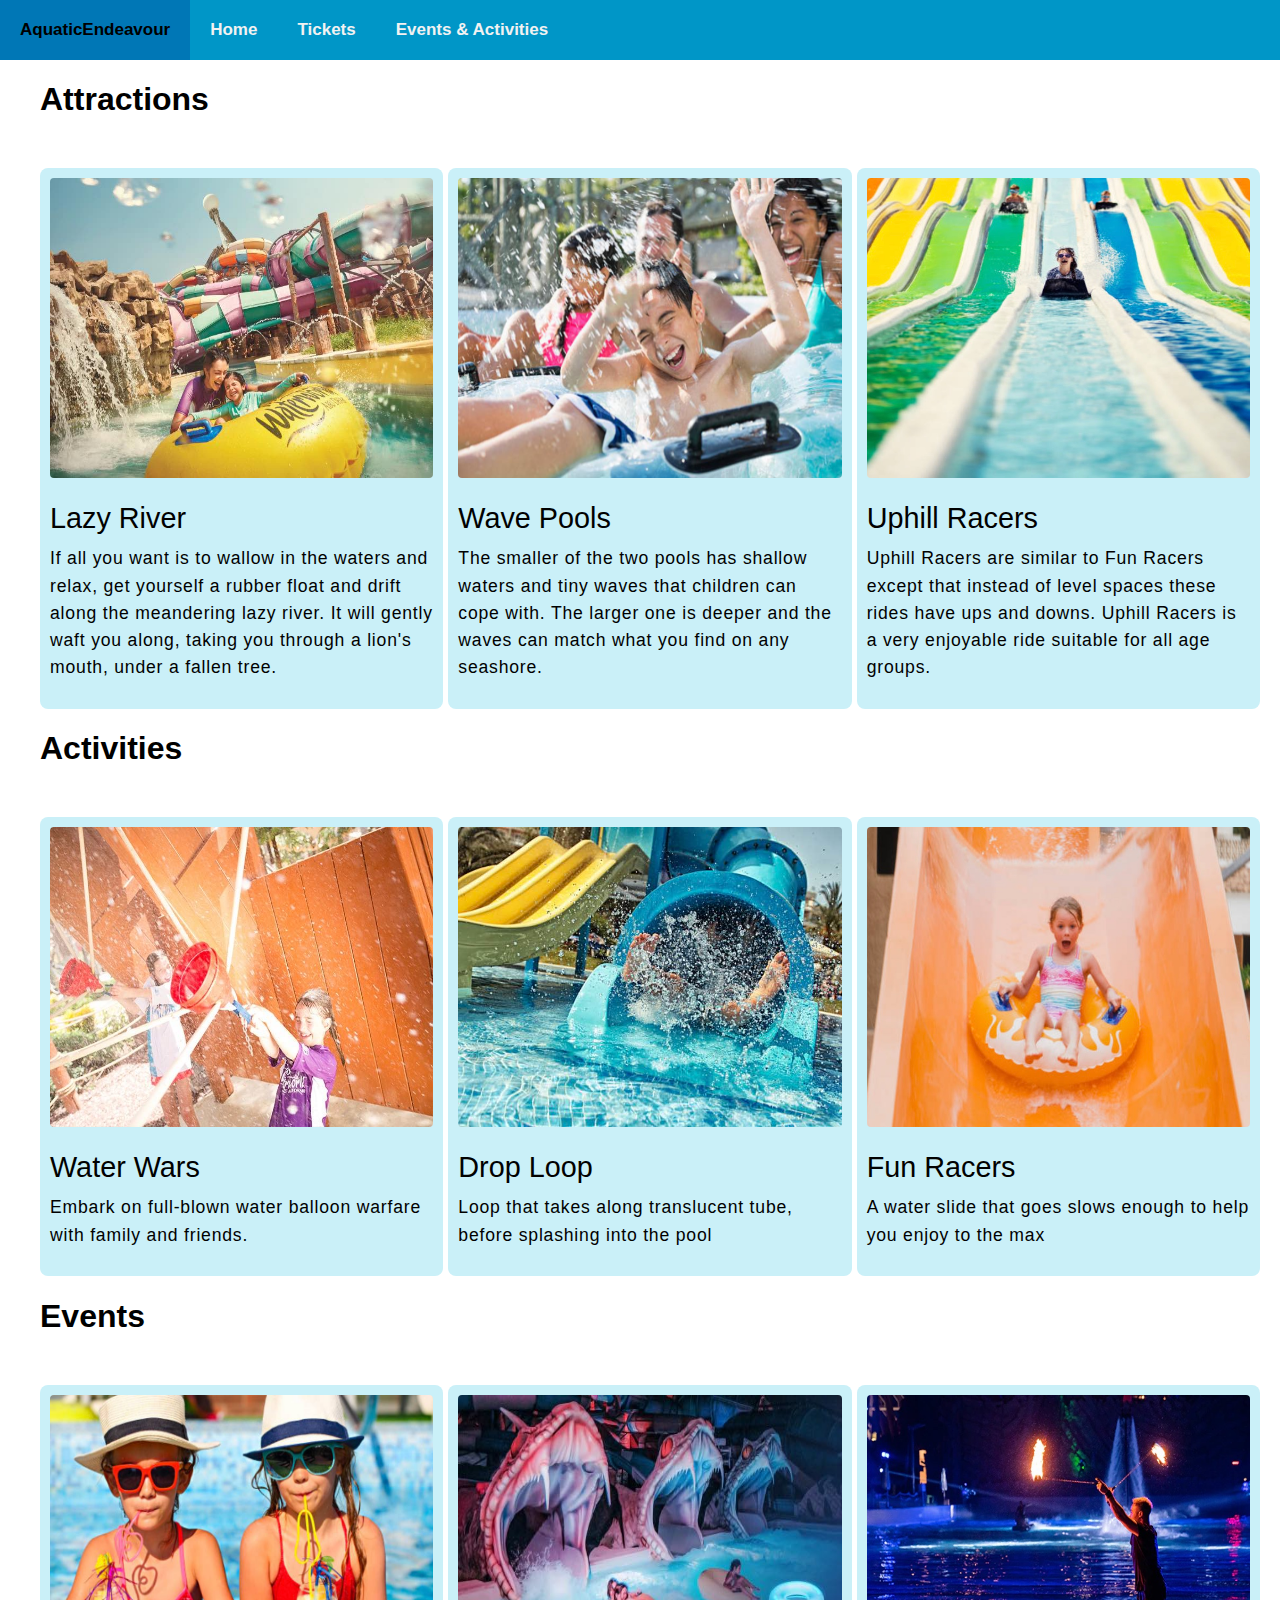
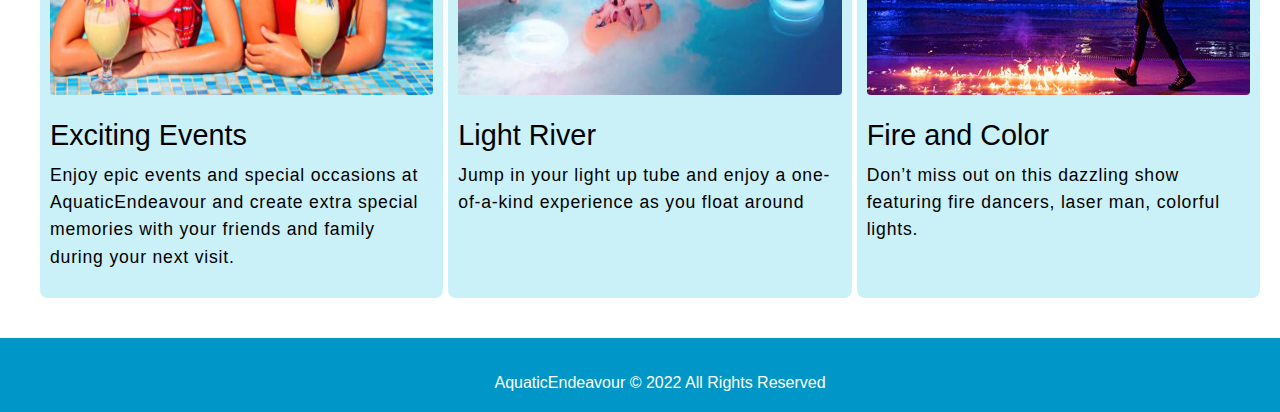
==== commit 0cb0ee2c: "Tickets page image change and image size reduction" ====
--- a/events.html
+++ b/events.html
@@ -43,7 +43,7 @@
 
             <div class="item">
                 <a href="./events.html">
-                    <img src="images/wave-pools.png" alt="Wave Pools">
+                    <img src="images/wave-pools.jpg" alt="Wave Pools">
                     <div class="flexContainer">
                         <h1 class="title">Wave Pools</h1>
                     </div>
@@ -55,7 +55,7 @@
 
             <div class="item">
                 <a href="./events.html">
-                    <img src="images/uphill-racers.png" alt="Uphill Racers">
+                    <img src="images/uphill-racers.jpg" alt="Uphill Racers">
                     <div class="flexContainer">
                         <h1 class="title">Uphill Racers</h1>
                     </div>
@@ -85,7 +85,7 @@
 
             <div class="item">
                 <a href="./events.html">
-                    <img src="images/drop-loop.png" alt="Image goes here">
+                    <img src="images/drop-loop.jpg" alt="Image goes here">
                     <div class="flexContainer">
                         <h1 class="title">Drop Loop</h1>
                     </div>
@@ -95,7 +95,7 @@
 
             <div class="item">
                 <a href="./events.html">
-                    <img src="images/fun-racers.png" alt="Image goes here">
+                    <img src="images/fun-racers.jpg" alt="Image goes here">
                     <div class="flexContainer">
                         <h1 class="title">Fun Racers</h1>
                     </div>
@@ -111,7 +111,7 @@
         <div class="itemGrid">
             <div class="item">
                 <a href="./events.html">
-                    <img src="images/exciting-events.png" alt="Image goes here">
+                    <img src="images/exciting-events.jpg" alt="Image goes here">
                     <div class="flexContainer">
                         <h1 class="title">Exciting Events </h1>
                     </div>
--- a/styles/styles.css
+++ b/styles/styles.css
@@ -108,7 +108,7 @@
     margin-top: 10px;
     font-size: 1.1rem;
     letter-spacing: 0.05rem;
-    line-height: 2rem;
+    line-height: 1.7rem;
 }
 
 .itemGrid {
@@ -121,6 +121,7 @@
 
 .itemGrid li {
     padding: 2px;
+    line-height: 1.4rem;
 }
 
 .buy-container {
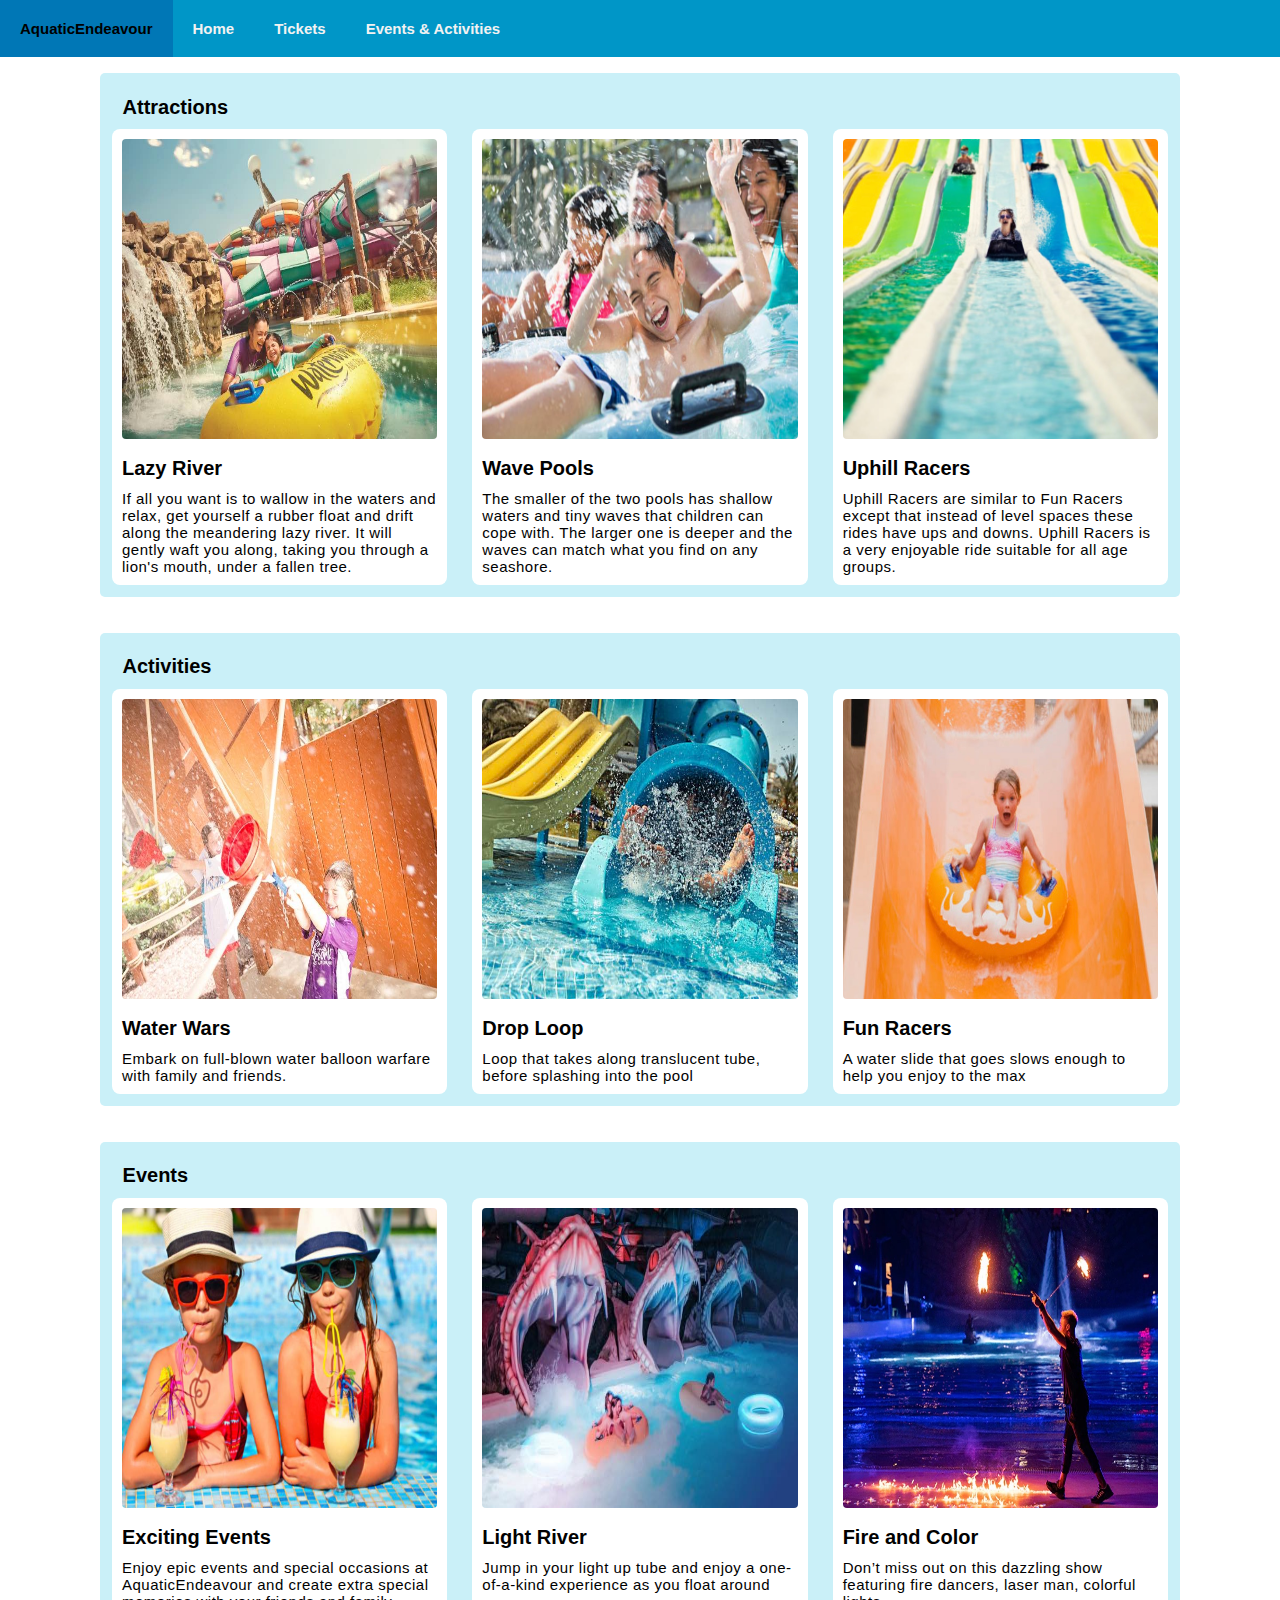
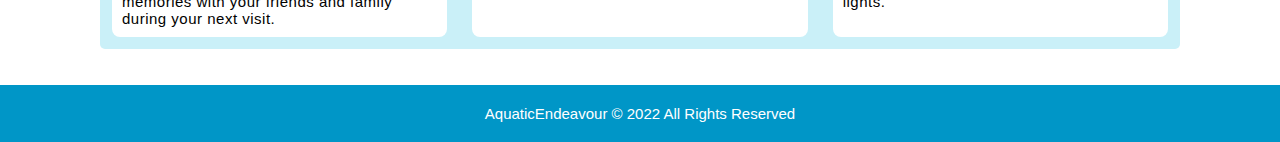
==== commit a2150b34: "Further responsiveness improvements" ====
--- a/events.html
+++ b/events.html
@@ -11,6 +11,7 @@
 
     <!-- css stylesheet located at "styles/styles.css" -->
     <link rel="stylesheet" href="styles/styles.css">
+    <link rel="stylesheet" href="styles/queries.css">
 
 </head>
 
@@ -22,132 +23,139 @@
         <a class="active" href="./events.html">Events & Activities</a>
     </div>
 
-    <div class="container events">
-        <!-- Attractions section starts here -->
-        <h1>Attractions</h1>
+    <div class="container">
 
-        <div class="itemGrid">
-            <div class="item">
-                <a href="./events.html">
-                    <img src="images/lazy-river.jpg" alt="Lazy River">
-                    <div class="flexContainer">
-                        <h1 class="title">Lazy River</h1>
-                    </div>
-                    <p class="itemData">
-                        If all you want is to wallow in the waters and relax, get yourself a rubber float and drift
-                        along the meandering lazy river. It will gently waft you along, taking you through a lion's
-                        mouth, under a fallen tree.
-                    </p>
-                </a>
+        <div class="contentWrapper">
+
+            <!-- Attractions section starts here -->
+            <h1>Attractions</h1>
+    
+            <div class="itemGrid">
+                <div class="item">
+                    <a href="./events.html">
+                        <img src="images/lazy-river.jpg" alt="Lazy River">
+                        <div class="flexContainer">
+                            <h1 class="title">Lazy River</h1>
+                        </div>
+                        <p class="itemData">
+                            If all you want is to wallow in the waters and relax, get yourself a rubber float and drift
+                            along the meandering lazy river. It will gently waft you along, taking you through a lion's
+                            mouth, under a fallen tree.
+                        </p>
+                    </a>
+                </div>
+    
+                <div class="item">
+                    <a href="./events.html">
+                        <img src="images/wave-pools.jpg" alt="Wave Pools">
+                        <div class="flexContainer">
+                            <h1 class="title">Wave Pools</h1>
+                        </div>
+                        <p class="itemData">The smaller of the two pools has shallow waters and tiny waves that children can
+                            cope with. The larger one is deeper and the waves can match what you find on any seashore.
+                        </p>
+                    </a>
+                </div>
+    
+                <div class="item">
+                    <a href="./events.html">
+                        <img src="images/uphill-racers.jpg" alt="Uphill Racers">
+                        <div class="flexContainer">
+                            <h1 class="title">Uphill Racers</h1>
+                        </div>
+                        <p class="itemData">Uphill Racers are similar to Fun Racers except that instead of level spaces
+                            these rides have ups and downs. Uphill Racers is a very enjoyable ride suitable for all age
+                            groups.
+                        </p>
+                    </a>
+                </div>
+    
             </div>
-
-            <div class="item">
-                <a href="./events.html">
-                    <img src="images/wave-pools.jpg" alt="Wave Pools">
-                    <div class="flexContainer">
-                        <h1 class="title">Wave Pools</h1>
-                    </div>
-                    <p class="itemData">The smaller of the two pools has shallow waters and tiny waves that children can
-                        cope with. The larger one is deeper and the waves can match what you find on any seashore.
-                    </p>
-                </a>
+        </div>
+            
+    
+        <div class="contentWrapper">
+            <!-- Activities section starts here -->
+            <h1>Activities</h1>
+    
+            <div class="itemGrid">
+                <div class="item">
+                    <a href="./events.html">
+                        <img src="images/waterwars.jpg" alt="Image goes here">
+                        <div class="flexContainer">
+                            <h1 class="title">Water Wars</h1>
+                        </div>
+                        <p class="itemData">Embark on full-blown water balloon warfare with family and friends.</p>
+                    </a>
+                </div>
+    
+                <div class="item">
+                    <a href="./events.html">
+                        <img src="images/drop-loop.jpg" alt="Image goes here">
+                        <div class="flexContainer">
+                            <h1 class="title">Drop Loop</h1>
+                        </div>
+                        <p class="itemData">Loop that takes along translucent tube, before splashing into the pool</p>
+                    </a>
+                </div>
+    
+                <div class="item">
+                    <a href="./events.html">
+                        <img src="images/fun-racers.jpg" alt="Image goes here">
+                        <div class="flexContainer">
+                            <h1 class="title">Fun Racers</h1>
+                        </div>
+                        <p class="itemData">A water slide that goes slows enough to help you enjoy to the max</p>
+                    </a>
+                </div>
+    
             </div>
-
-            <div class="item">
-                <a href="./events.html">
-                    <img src="images/uphill-racers.jpg" alt="Uphill Racers">
-                    <div class="flexContainer">
-                        <h1 class="title">Uphill Racers</h1>
-                    </div>
-                    <p class="itemData">Uphill Racers are similar to Fun Racers except that instead of level spaces
-                        these rides have ups and downs. Uphill Racers is a very enjoyable ride suitable for all age
-                        groups.
-                    </p>
-                </a>
+        </div>
+    
+        <div class="contentWrapper">
+            <!-- Events section starts here -->
+            <h1>Events</h1>
+    
+            <div class="itemGrid">
+                <div class="item">
+                    <a href="./events.html">
+                        <img src="images/exciting-events.jpg" alt="Image goes here">
+                        <div class="flexContainer">
+                            <h1 class="title">Exciting Events </h1>
+                        </div>
+                        <p class="itemData">
+                            Enjoy epic events and special occasions at AquaticEndeavour and create extra special memories
+                            with
+                            your friends and family during your next visit.
+                        </p>
+                    </a>
+                </div>
+    
+                <div class="item">
+                    <a href="./events.html">
+                        <img src="images/neon-nights.jpg" alt="Image goes here">
+                        <div class="flexContainer">
+                            <h1 class="title">Light River</h1>
+                        </div>
+                        <p class="itemData">Jump in your light up tube and enjoy a one-of-a-kind experience as you float
+                            around</p>
+                    </a>
+                </div>
+    
+                <div class="item">
+                    <a href="./events.html">
+                        <img src="images/color-and-light.jpg" alt="Image goes here">
+                        <div class="flexContainer">
+                            <h1 class="title">Fire and Color</h1>
+                        </div>
+                        <p class="itemData">
+                            Don’t miss out on this dazzling show featuring fire dancers, laser man, colorful lights.
+                        </p>
+                    </a>
+                </div>
+    
             </div>
-
         </div>
-
-
-        <!-- Activities section starts here -->
-        <h1>Activities</h1>
-
-        <div class="itemGrid">
-            <div class="item">
-                <a href="./events.html">
-                    <img src="images/waterwars.jpg" alt="Image goes here">
-                    <div class="flexContainer">
-                        <h1 class="title">Water Wars</h1>
-                    </div>
-                    <p class="itemData">Embark on full-blown water balloon warfare with family and friends.</p>
-                </a>
-            </div>
-
-            <div class="item">
-                <a href="./events.html">
-                    <img src="images/drop-loop.jpg" alt="Image goes here">
-                    <div class="flexContainer">
-                        <h1 class="title">Drop Loop</h1>
-                    </div>
-                    <p class="itemData">Loop that takes along translucent tube, before splashing into the pool</p>
-                </a>
-            </div>
-
-            <div class="item">
-                <a href="./events.html">
-                    <img src="images/fun-racers.jpg" alt="Image goes here">
-                    <div class="flexContainer">
-                        <h1 class="title">Fun Racers</h1>
-                    </div>
-                    <p class="itemData">A water slide that goes slows enough to help you enjoy to the max</p>
-                </a>
-            </div>
-
-        </div>
-
-        <!-- Events section starts here -->
-        <h1>Events</h1>
-
-        <div class="itemGrid">
-            <div class="item">
-                <a href="./events.html">
-                    <img src="images/exciting-events.jpg" alt="Image goes here">
-                    <div class="flexContainer">
-                        <h1 class="title">Exciting Events </h1>
-                    </div>
-                    <p class="itemData">
-                        Enjoy epic events and special occasions at AquaticEndeavour and create extra special memories
-                        with
-                        your friends and family during your next visit.
-                    </p>
-                </a>
-            </div>
-
-            <div class="item">
-                <a href="./events.html">
-                    <img src="images/neon-nights.jpg" alt="Image goes here">
-                    <div class="flexContainer">
-                        <h1 class="title">Light River</h1>
-                    </div>
-                    <p class="itemData">Jump in your light up tube and enjoy a one-of-a-kind experience as you float
-                        around</p>
-                </a>
-            </div>
-
-            <div class="item">
-                <a href="./events.html">
-                    <img src="images/color-and-light.jpg" alt="Image goes here">
-                    <div class="flexContainer">
-                        <h1 class="title">Fire and Color</h1>
-                    </div>
-                    <p class="itemData">
-                        Don’t miss out on this dazzling show featuring fire dancers, laser man, colorful lights.
-                    </p>
-                </a>
-            </div>
-
-        </div>
-
 
     </div>
 
--- a/styles/styles.css
+++ b/styles/styles.css
@@ -1,4 +1,15 @@
-html,
+* {
+    margin: 0;
+    padding: 0;
+    box-sizing: border-box;
+}
+
+html{
+    /* Font size is deliberately set to 62.5% so that 1 rem = 10px for scaling purposes */
+    font-size: 62.5%;
+}
+
+
 body {
     margin: 0;
     padding: 0;
@@ -6,6 +17,30 @@
 
     /* Fix height to stick footer */
     min-height: 100vh;
+}
+
+/* Containers and Wrapppers */
+.container {
+    width: 100%;
+    height: 100%;
+    max-width: 1200px;
+    margin: 0 auto;
+}
+
+.contentWrapper{
+    margin: 0% 5% 3%;
+    background-color: #caf0f8;
+    padding: 1%;
+    border-radius: 5px;
+}
+
+.contentWrapper h1{
+    margin: 1%;
+    font-size: 200%;
+}
+
+#noBG{
+    background-color: transparent;
 }
 
 /* Add a black background color to the top navigation */
@@ -13,7 +48,7 @@
     font-weight: bold;
     background-color: #0096c7;
     overflow: hidden;
-    margin-bottom: 10px;
+    margin-bottom: 1.6rem;
 }
 
 /* Style the links inside the navigation bar */
@@ -21,10 +56,9 @@
     float: left;
     color: #f2f2f2;
     text-align: center;
-    padding: 20px;
-    ;
-    text-decoration: none;
-    font-size: 17px;
+    padding: 2rem;
+    text-decoration: none;
+    font-size: 1.7rem;
 }
 
 /* Change the color of links on hover */
@@ -35,46 +69,41 @@
 
 /* Big banner in the home page */
 .bigEventBanner {
-    background-color: #c2d4dd;
+    background-color: #ffffff;
     text-align: center;
     text-decoration: none;
-    border-radius: 8px;
-    font-size: 50px;
-    padding: 50px;
+    border-radius: 0.8rem;
+    font-size: 5rem;
+    padding: 5rem;
 
     background-image: url("../images/byron-bay-discovery-park-01.jpg");
     background-size: cover;
     background-position: center;
+    
 }
 
 /* Text in the big banner */
 #bigBanner {
-    text-decoration: none;
-    color: #ddd;
-}
-
-.container {
-    width: 100%;
-    height: 100%;
-    max-width: 1200px;
-    margin: 0 auto;
+    margin: 0 5% 0;
+    text-decoration: none;
+    color: rgb(255, 255, 255);
 }
 
 /* bottom marging for tickets page */
 .container.tickets {
-    margin-bottom: 40px;
+    margin-bottom: 4rem;
 }
 
 /* bottom marging for events page */
 .container.events {
-    margin-bottom: 40px;
+    margin-bottom: 4rem;
 }
 
 .item {
     width: 100%;
-    border-radius: 8px;
-    background-color: #caf0f8;
-    padding: 10px;
+    border-radius: 0.8rem;
+    background-color: #ffffff;
+    padding: 1rem;
     overflow: hidden;
 }
 
@@ -85,42 +114,49 @@
 
 .item img {
     width: 100%;
-    height: 300px;
-    border-radius: 4px;
-}
-
-.item .flexContainer {
-    display: flex;
-    align-items: center;
-    justify-content: space-between;
+    height: 30rem;
+    border-radius: 0.4rem;
 }
 
 .item .title {
     color: rgb(1, 1, 1);
-    margin: 20px 10px 0 0;
-    font-size: 1.8rem;
-    font-weight: 400;
+    margin: 5% 0 0;
+    font-size: 200%;
+    font-weight:bold;
+}
+
+.item:hover{
+    width: 100%;
+    border-radius: 0.8rem;
+    background-color: #0096c7;
+    padding: 1rem;
+    overflow: hidden;
+}
+
+.item:hover a h1, .item:hover a p{
+    color: #ffffff;
 }
 
 .itemData {
     color: rgb(1, 1, 1);
     display: block;
-    margin-top: 10px;
-    font-size: 1.1rem;
+    margin-top: 1rem;
+    font-size: 150%;
     letter-spacing: 0.05rem;
     line-height: 1.7rem;
 }
 
 .itemGrid {
-    margin-top: 50px;
+
+    margin: 0 0 0;
     width: 100%;
     display: grid;
-    grid-gap: 25px;
-    grid-template: auto / repeat(auto-fit, minmax(300px, 1fr));
+    grid-gap: 2.5rem;
+    grid-template: auto / repeat(auto-fit, minmax(30rem, 1fr));
 }
 
 .itemGrid li {
-    padding: 2px;
+    padding: 0.2rem;
     line-height: 1.4rem;
 }
 
@@ -132,8 +168,8 @@
 .buy-now {
     background: #023e8a;
     color: #ffffff;
-    font-size: 20px;
-    padding: 10px 20px 10px 20px;
+    font-size: 2rem;
+    padding: 1rem 2rem 1rem 2rem;
     text-decoration: none;
     border: 0;
 }
@@ -146,6 +182,37 @@
 }
 
 
+/* News and Articles */
+
+.articleTitle{
+    margin: 0% 0 2%;
+    font-size: 200%;
+    font-weight: bold;
+}
+
+article{
+    margin: 0.75% 0 0.75%;
+    background-color: white;
+    padding: 1%;
+    border-radius: 5px;
+}
+
+article a {
+    text-decoration: none;
+    color: rgb(1, 1, 1);
+    text-align: justify;
+}
+
+article a p{
+    font-size: 150%;
+}
+
+article:hover, article:hover a{
+    color: #f2f2f2;
+    background-color: #0077b6;
+}
+
+/* Footer */
 footer {
     left: 0;
     bottom: 0;
@@ -153,7 +220,7 @@
     background-color: #0096c7;
     color: white;
     text-align: center;
-    padding: 20px;
+    padding: 2rem;
 
     /* Stick footer to bottom of content */
     position: sticky;
@@ -162,29 +229,5 @@
 
 footer p {
     margin-bottom: 0;
-}
-
-article a {
-    text-decoration: none;
-    color: rgb(1, 1, 1);
-    text-align: justify;
-}
-
-
-
-
-/* Make the website scalable and more responsive by resizing elements of the pages */
-@media(max-width: 700px) {
-    .topnav a {
-        font-size: 67.5%;
-    }
-
-    .flexContainer h1 {
-        font-size: 50%;
-    }
-
-    article a,
-    article p {
-        font-size: 80%;
-    }
+    font-size: 150%;
 }--- a/styles/queries.css
+++ b/styles/queries.css
@@ -0,0 +1,91 @@
+/* Make the website scalable and more responsive by resizing elements of the pages */
+
+/* PCs and large screens*/
+@media (min-width: 1200px) {
+    .topnav a {
+        font-size: 1.5em;
+    }
+
+    .bigEventBanner h2{
+        font-size: 1.5em;
+    }
+
+    article a p, 
+    article a h2 {
+        font-size: 1.5em;
+        /* for testing purposes
+        color: chartreuse;*/
+    }
+}
+
+/* Laptops */
+@media (min-width: 992px) and (max-width: 1199px){
+    .topnav a {
+        font-size: 1.25em;
+    }
+
+    .bigEventBanner h2{
+        font-size: 1.25em;
+    }
+
+    article a,
+    article p {
+        font-size: 1.25em;
+        /* for testing purposes
+        color:blueviolet;*/
+    }
+}
+
+/* Tablets */
+@media(min-width: 768px) and (max-width: 991px){
+    .topnav a {
+        font-size: 1em;
+    }
+
+    .bigEventBanner h2{
+        font-size: 1em;
+    }
+
+    article a,
+    article p {
+        font-size: 1em;
+        /* for testing purposes
+        color: blue;*/
+    }
+}
+
+/* mobile phones */
+@media (min-width: 480px) and (max-width: 767px){
+    .topnav a {
+        font-size: 1em;
+    }
+
+    .bigEventBanner h2{
+        font-size: 1em;
+    }
+
+    article a,
+    article p {
+        font-size: 1em;
+        /* for testing purposes
+        color:brown; */
+    }
+}
+
+/* smaller devices*/
+@media (min-width: 320px) and (max-width: 479px){
+    .topnav a {
+        font-size: 1em;
+    }
+
+    .bigEventBanner h2{
+        font-size: 1em;
+    }
+
+    article a,
+    article p {
+        font-size: 1em;
+        /* for testing purposes
+        color:darkgoldenrod;*/
+    }
+}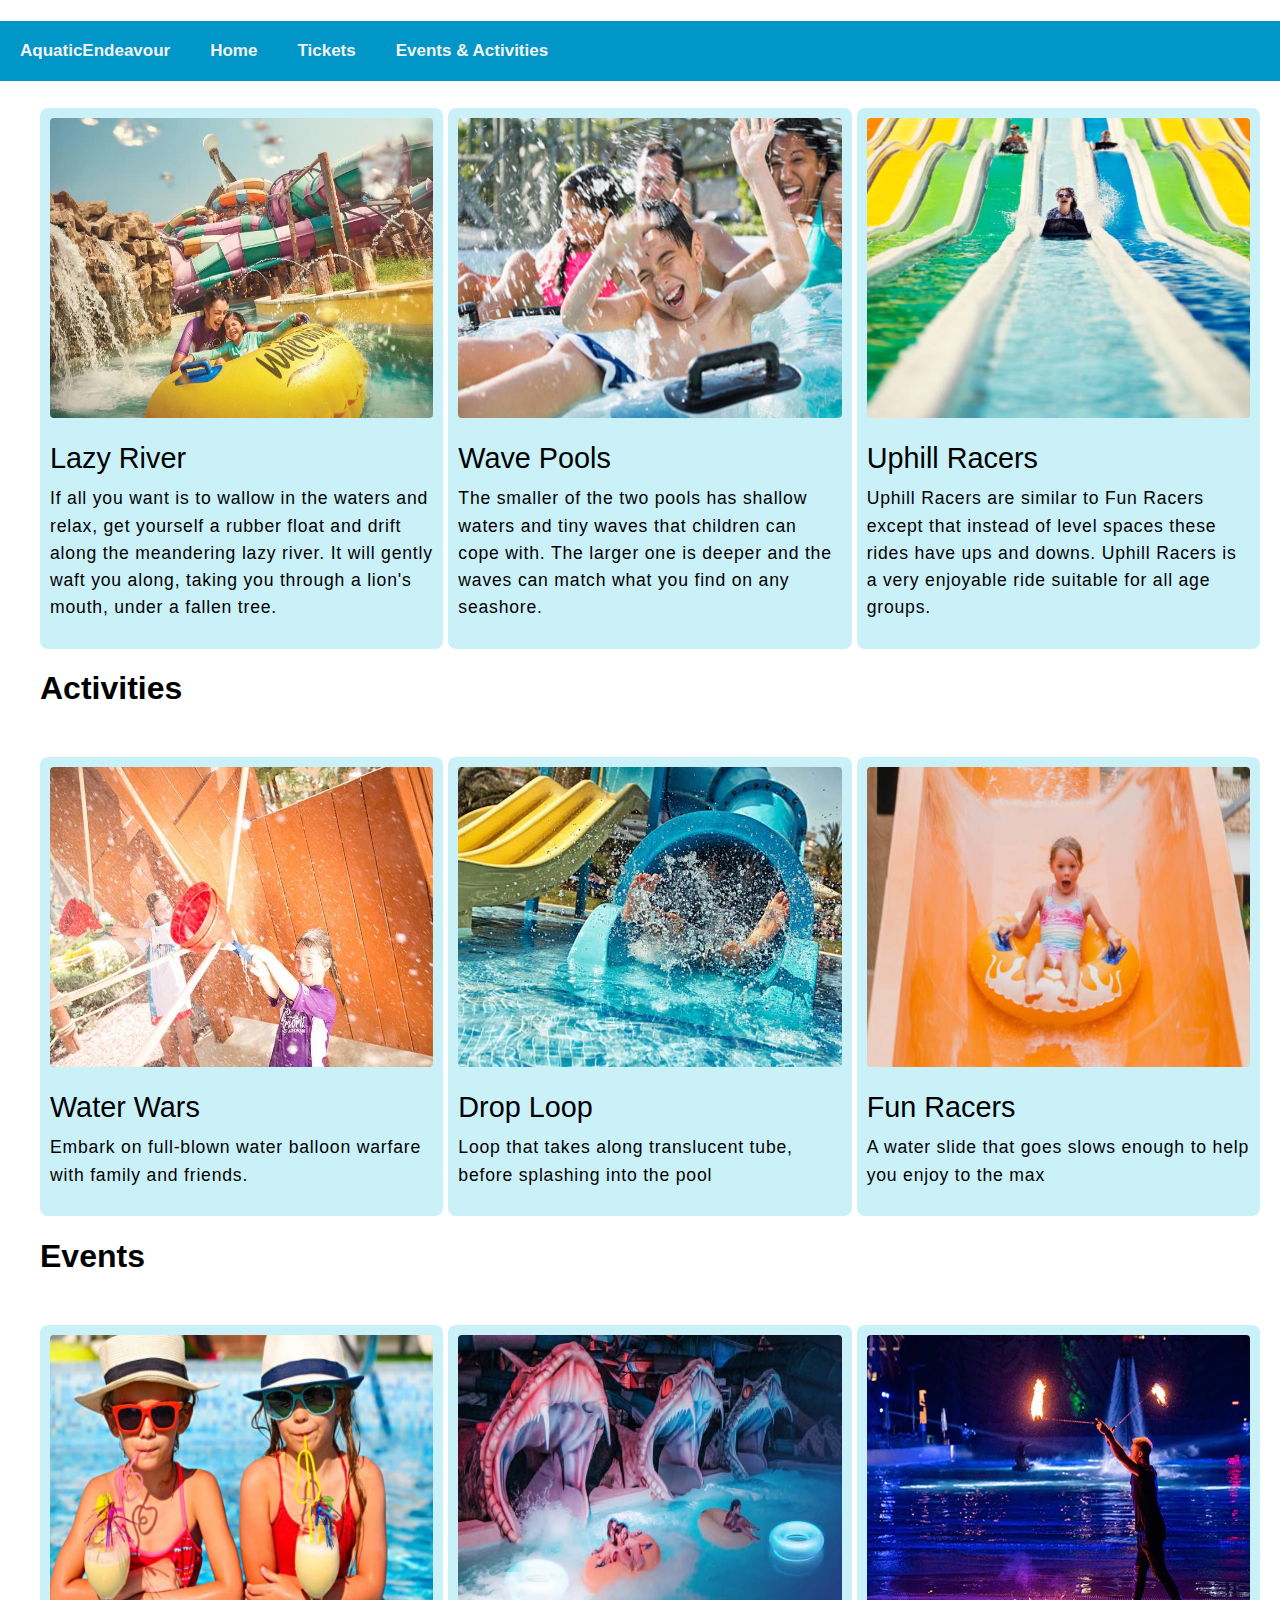
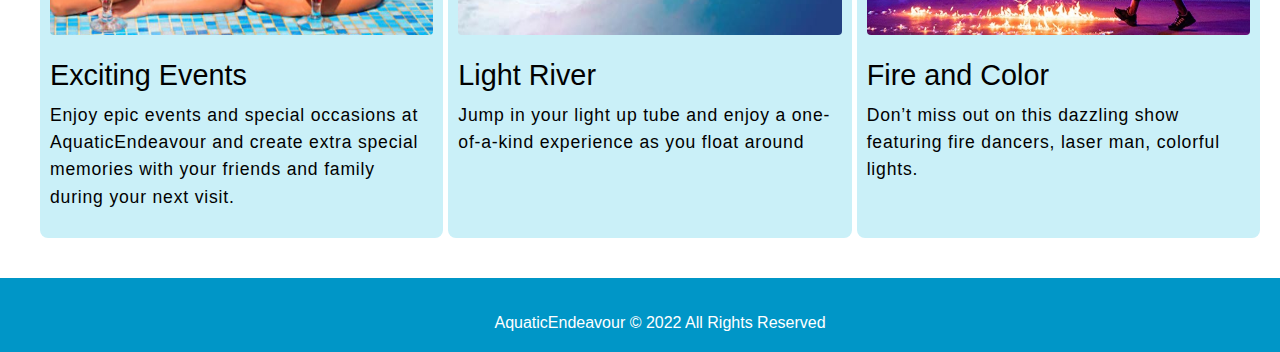
==== commit fd47883b: "Merge branch 'main' into Yu-Lin" ====
--- a/events.html
+++ b/events.html
@@ -11,7 +11,6 @@
 
     <!-- css stylesheet located at "styles/styles.css" -->
     <link rel="stylesheet" href="styles/styles.css">
-    <link rel="stylesheet" href="styles/queries.css">
 
 </head>
 
@@ -23,139 +22,132 @@
         <a class="active" href="./events.html">Events & Activities</a>
     </div>
 
-    <div class="container">
+    <div class="container events">
+        <!-- Attractions section starts here -->
+        <h1>Attractions</h1>
 
-        <div class="contentWrapper">
+        <div class="itemGrid">
+            <div class="item">
+                <a href="./events.html">
+                    <img src="images/lazy-river.jpg" alt="Lazy River">
+                    <div class="flexContainer">
+                        <h1 class="title">Lazy River</h1>
+                    </div>
+                    <p class="itemData">
+                        If all you want is to wallow in the waters and relax, get yourself a rubber float and drift
+                        along the meandering lazy river. It will gently waft you along, taking you through a lion's
+                        mouth, under a fallen tree.
+                    </p>
+                </a>
+            </div>
 
-            <!-- Attractions section starts here -->
-            <h1>Attractions</h1>
-    
-            <div class="itemGrid">
-                <div class="item">
-                    <a href="./events.html">
-                        <img src="images/lazy-river.jpg" alt="Lazy River">
-                        <div class="flexContainer">
-                            <h1 class="title">Lazy River</h1>
-                        </div>
-                        <p class="itemData">
-                            If all you want is to wallow in the waters and relax, get yourself a rubber float and drift
-                            along the meandering lazy river. It will gently waft you along, taking you through a lion's
-                            mouth, under a fallen tree.
-                        </p>
-                    </a>
-                </div>
-    
-                <div class="item">
-                    <a href="./events.html">
-                        <img src="images/wave-pools.jpg" alt="Wave Pools">
-                        <div class="flexContainer">
-                            <h1 class="title">Wave Pools</h1>
-                        </div>
-                        <p class="itemData">The smaller of the two pools has shallow waters and tiny waves that children can
-                            cope with. The larger one is deeper and the waves can match what you find on any seashore.
-                        </p>
-                    </a>
-                </div>
-    
-                <div class="item">
-                    <a href="./events.html">
-                        <img src="images/uphill-racers.jpg" alt="Uphill Racers">
-                        <div class="flexContainer">
-                            <h1 class="title">Uphill Racers</h1>
-                        </div>
-                        <p class="itemData">Uphill Racers are similar to Fun Racers except that instead of level spaces
-                            these rides have ups and downs. Uphill Racers is a very enjoyable ride suitable for all age
-                            groups.
-                        </p>
-                    </a>
-                </div>
-    
+            <div class="item">
+                <a href="./events.html">
+                    <img src="images/wave-pools.jpg" alt="Wave Pools">
+                    <div class="flexContainer">
+                        <h1 class="title">Wave Pools</h1>
+                    </div>
+                    <p class="itemData">The smaller of the two pools has shallow waters and tiny waves that children can
+                        cope with. The larger one is deeper and the waves can match what you find on any seashore.
+                    </p>
+                </a>
             </div>
+
+            <div class="item">
+                <a href="./events.html">
+                    <img src="images/uphill-racers.jpg" alt="Uphill Racers">
+                    <div class="flexContainer">
+                        <h1 class="title">Uphill Racers</h1>
+                    </div>
+                    <p class="itemData">Uphill Racers are similar to Fun Racers except that instead of level spaces
+                        these rides have ups and downs. Uphill Racers is a very enjoyable ride suitable for all age
+                        groups.
+                    </p>
+                </a>
+            </div>
+
         </div>
-            
-    
-        <div class="contentWrapper">
-            <!-- Activities section starts here -->
-            <h1>Activities</h1>
-    
-            <div class="itemGrid">
-                <div class="item">
-                    <a href="./events.html">
-                        <img src="images/waterwars.jpg" alt="Image goes here">
-                        <div class="flexContainer">
-                            <h1 class="title">Water Wars</h1>
-                        </div>
-                        <p class="itemData">Embark on full-blown water balloon warfare with family and friends.</p>
-                    </a>
-                </div>
-    
-                <div class="item">
-                    <a href="./events.html">
-                        <img src="images/drop-loop.jpg" alt="Image goes here">
-                        <div class="flexContainer">
-                            <h1 class="title">Drop Loop</h1>
-                        </div>
-                        <p class="itemData">Loop that takes along translucent tube, before splashing into the pool</p>
-                    </a>
-                </div>
-    
-                <div class="item">
-                    <a href="./events.html">
-                        <img src="images/fun-racers.jpg" alt="Image goes here">
-                        <div class="flexContainer">
-                            <h1 class="title">Fun Racers</h1>
-                        </div>
-                        <p class="itemData">A water slide that goes slows enough to help you enjoy to the max</p>
-                    </a>
-                </div>
-    
+
+
+        <!-- Activities section starts here -->
+        <h1>Activities</h1>
+
+        <div class="itemGrid">
+            <div class="item">
+                <a href="./events.html">
+                    <img src="images/waterwars.jpg" alt="Image goes here">
+                    <div class="flexContainer">
+                        <h1 class="title">Water Wars</h1>
+                    </div>
+                    <p class="itemData">Embark on full-blown water balloon warfare with family and friends.</p>
+                </a>
             </div>
+
+            <div class="item">
+                <a href="./events.html">
+                    <img src="images/drop-loop.jpg" alt="Image goes here">
+                    <div class="flexContainer">
+                        <h1 class="title">Drop Loop</h1>
+                    </div>
+                    <p class="itemData">Loop that takes along translucent tube, before splashing into the pool</p>
+                </a>
+            </div>
+
+            <div class="item">
+                <a href="./events.html">
+                    <img src="images/fun-racers.jpg" alt="Image goes here">
+                    <div class="flexContainer">
+                        <h1 class="title">Fun Racers</h1>
+                    </div>
+                    <p class="itemData">A water slide that goes slows enough to help you enjoy to the max</p>
+                </a>
+            </div>
+
         </div>
-    
-        <div class="contentWrapper">
-            <!-- Events section starts here -->
-            <h1>Events</h1>
-    
-            <div class="itemGrid">
-                <div class="item">
-                    <a href="./events.html">
-                        <img src="images/exciting-events.jpg" alt="Image goes here">
-                        <div class="flexContainer">
-                            <h1 class="title">Exciting Events </h1>
-                        </div>
-                        <p class="itemData">
-                            Enjoy epic events and special occasions at AquaticEndeavour and create extra special memories
-                            with
-                            your friends and family during your next visit.
-                        </p>
-                    </a>
-                </div>
-    
-                <div class="item">
-                    <a href="./events.html">
-                        <img src="images/neon-nights.jpg" alt="Image goes here">
-                        <div class="flexContainer">
-                            <h1 class="title">Light River</h1>
-                        </div>
-                        <p class="itemData">Jump in your light up tube and enjoy a one-of-a-kind experience as you float
-                            around</p>
-                    </a>
-                </div>
-    
-                <div class="item">
-                    <a href="./events.html">
-                        <img src="images/color-and-light.jpg" alt="Image goes here">
-                        <div class="flexContainer">
-                            <h1 class="title">Fire and Color</h1>
-                        </div>
-                        <p class="itemData">
-                            Don’t miss out on this dazzling show featuring fire dancers, laser man, colorful lights.
-                        </p>
-                    </a>
-                </div>
-    
+
+        <!-- Events section starts here -->
+        <h1>Events</h1>
+
+        <div class="itemGrid">
+            <div class="item">
+                <a href="./events.html">
+                    <img src="images/exciting-events.jpg" alt="Image goes here">
+                    <div class="flexContainer">
+                        <h1 class="title">Exciting Events </h1>
+                    </div>
+                    <p class="itemData">
+                        Enjoy epic events and special occasions at AquaticEndeavour and create extra special memories
+                        with
+                        your friends and family during your next visit.
+                    </p>
+                </a>
             </div>
+
+            <div class="item">
+                <a href="./events.html">
+                    <img src="images/neon-nights.jpg" alt="Image goes here">
+                    <div class="flexContainer">
+                        <h1 class="title">Light River</h1>
+                    </div>
+                    <p class="itemData">Jump in your light up tube and enjoy a one-of-a-kind experience as you float
+                        around</p>
+                </a>
+            </div>
+
+            <div class="item">
+                <a href="./events.html">
+                    <img src="images/color-and-light.jpg" alt="Image goes here">
+                    <div class="flexContainer">
+                        <h1 class="title">Fire and Color</h1>
+                    </div>
+                    <p class="itemData">
+                        Don’t miss out on this dazzling show featuring fire dancers, laser man, colorful lights.
+                    </p>
+                </a>
+            </div>
+
         </div>
+
 
     </div>
 
--- a/styles/styles.css
+++ b/styles/styles.css
@@ -1,15 +1,4 @@
-* {
-    margin: 0;
-    padding: 0;
-    box-sizing: border-box;
-}
-
-html{
-    /* Font size is deliberately set to 62.5% so that 1 rem = 10px for scaling purposes */
-    font-size: 62.5%;
-}
-
-
+html,
 body {
     margin: 0;
     padding: 0;
@@ -19,36 +8,17 @@
     min-height: 100vh;
 }
 
-/* Containers and Wrapppers */
-.container {
-    width: 100%;
-    height: 100%;
-    max-width: 1200px;
-    margin: 0 auto;
-}
-
-.contentWrapper{
-    margin: 0% 5% 3%;
-    background-color: #caf0f8;
-    padding: 1%;
-    border-radius: 5px;
-}
-
-.contentWrapper h1{
-    margin: 1%;
-    font-size: 200%;
-}
-
-#noBG{
-    background-color: transparent;
-}
-
 /* Add a black background color to the top navigation */
 .topnav {
+    width: 100%;
     font-weight: bold;
     background-color: #0096c7;
     overflow: hidden;
-    margin-bottom: 1.6rem;
+    margin-bottom: 10px;
+    position: fixed;
+    /* adding x y z styling */
+    z-index: 1;
+
 }
 
 /* Style the links inside the navigation bar */
@@ -56,9 +26,10 @@
     float: left;
     color: #f2f2f2;
     text-align: center;
-    padding: 2rem;
-    text-decoration: none;
-    font-size: 1.7rem;
+    padding: 20px;
+    ;
+    text-decoration: none;
+    font-size: 17px;
 }
 
 /* Change the color of links on hover */
@@ -68,42 +39,51 @@
 }
 
 /* Big banner in the home page */
+
 .bigEventBanner {
-    background-color: #ffffff;
+    background-color: #c2d4dd;
     text-align: center;
     text-decoration: none;
-    border-radius: 0.8rem;
-    font-size: 5rem;
-    padding: 5rem;
+    border-radius: 8px;
+    font-size: 50px;
+    padding: 50px;
 
     background-image: url("../images/byron-bay-discovery-park-01.jpg");
     background-size: cover;
     background-position: center;
-    
+    /* adding animation for bigEventBanner */
+    animation-name: bigBanner-animation;
+    animation-duration: 5s;
 }
 
 /* Text in the big banner */
 #bigBanner {
-    margin: 0 5% 0;
-    text-decoration: none;
-    color: rgb(255, 255, 255);
+    text-decoration: none;
+    color: #ddd;
+}
+
+.container {
+    width: 100%;
+    height: 100%;
+    max-width: 1200px;
+    margin: 0 auto;
 }
 
 /* bottom marging for tickets page */
 .container.tickets {
-    margin-bottom: 4rem;
+    margin-bottom: 40px;
 }
 
 /* bottom marging for events page */
 .container.events {
-    margin-bottom: 4rem;
+    margin-bottom: 40px;
 }
 
 .item {
     width: 100%;
-    border-radius: 0.8rem;
-    background-color: #ffffff;
-    padding: 1rem;
+    border-radius: 8px;
+    background-color: #caf0f8;
+    padding: 10px;
     overflow: hidden;
 }
 
@@ -114,49 +94,42 @@
 
 .item img {
     width: 100%;
-    height: 30rem;
-    border-radius: 0.4rem;
+    height: 300px;
+    border-radius: 4px;
+}
+
+.item .flexContainer {
+    display: flex;
+    align-items: center;
+    justify-content: space-between;
 }
 
 .item .title {
     color: rgb(1, 1, 1);
-    margin: 5% 0 0;
-    font-size: 200%;
-    font-weight:bold;
-}
-
-.item:hover{
-    width: 100%;
-    border-radius: 0.8rem;
-    background-color: #0096c7;
-    padding: 1rem;
-    overflow: hidden;
-}
-
-.item:hover a h1, .item:hover a p{
-    color: #ffffff;
+    margin: 20px 10px 0 0;
+    font-size: 1.8rem;
+    font-weight: 400;
 }
 
 .itemData {
     color: rgb(1, 1, 1);
     display: block;
-    margin-top: 1rem;
-    font-size: 150%;
+    margin-top: 10px;
+    font-size: 1.1rem;
     letter-spacing: 0.05rem;
     line-height: 1.7rem;
 }
 
 .itemGrid {
-
-    margin: 0 0 0;
+    margin-top: 50px;
     width: 100%;
     display: grid;
-    grid-gap: 2.5rem;
-    grid-template: auto / repeat(auto-fit, minmax(30rem, 1fr));
+    grid-gap: 25px;
+    grid-template: auto / repeat(auto-fit, minmax(300px, 1fr));
 }
 
 .itemGrid li {
-    padding: 0.2rem;
+    padding: 2px;
     line-height: 1.4rem;
 }
 
@@ -168,8 +141,8 @@
 .buy-now {
     background: #023e8a;
     color: #ffffff;
-    font-size: 2rem;
-    padding: 1rem 2rem 1rem 2rem;
+    font-size: 20px;
+    padding: 10px 20px 10px 20px;
     text-decoration: none;
     border: 0;
 }
@@ -182,37 +155,6 @@
 }
 
 
-/* News and Articles */
-
-.articleTitle{
-    margin: 0% 0 2%;
-    font-size: 200%;
-    font-weight: bold;
-}
-
-article{
-    margin: 0.75% 0 0.75%;
-    background-color: white;
-    padding: 1%;
-    border-radius: 5px;
-}
-
-article a {
-    text-decoration: none;
-    color: rgb(1, 1, 1);
-    text-align: justify;
-}
-
-article a p{
-    font-size: 150%;
-}
-
-article:hover, article:hover a{
-    color: #f2f2f2;
-    background-color: #0077b6;
-}
-
-/* Footer */
 footer {
     left: 0;
     bottom: 0;
@@ -220,7 +162,7 @@
     background-color: #0096c7;
     color: white;
     text-align: center;
-    padding: 2rem;
+    padding: 20px;
 
     /* Stick footer to bottom of content */
     position: sticky;
@@ -229,5 +171,34 @@
 
 footer p {
     margin-bottom: 0;
-    font-size: 150%;
+}
+
+article a {
+    text-decoration: none;
+    color: rgb(1, 1, 1);
+    text-align: justify;
+}
+
+
+/* adding animation for bigEventBanner */
+@keyframes bigBanner-animation {
+    from {opacity: 20%;}
+    to {opacity: 100%;}
+}
+
+
+/* Make the website scalable and more responsive by resizing elements of the pages */
+@media(max-width: 700px) {
+    .topnav a {
+        font-size: 67.5%;
+    }
+
+    .flexContainer h1 {
+        font-size: 50%;
+    }
+
+    article a,
+    article p {
+        font-size: 80%;
+    }
 }